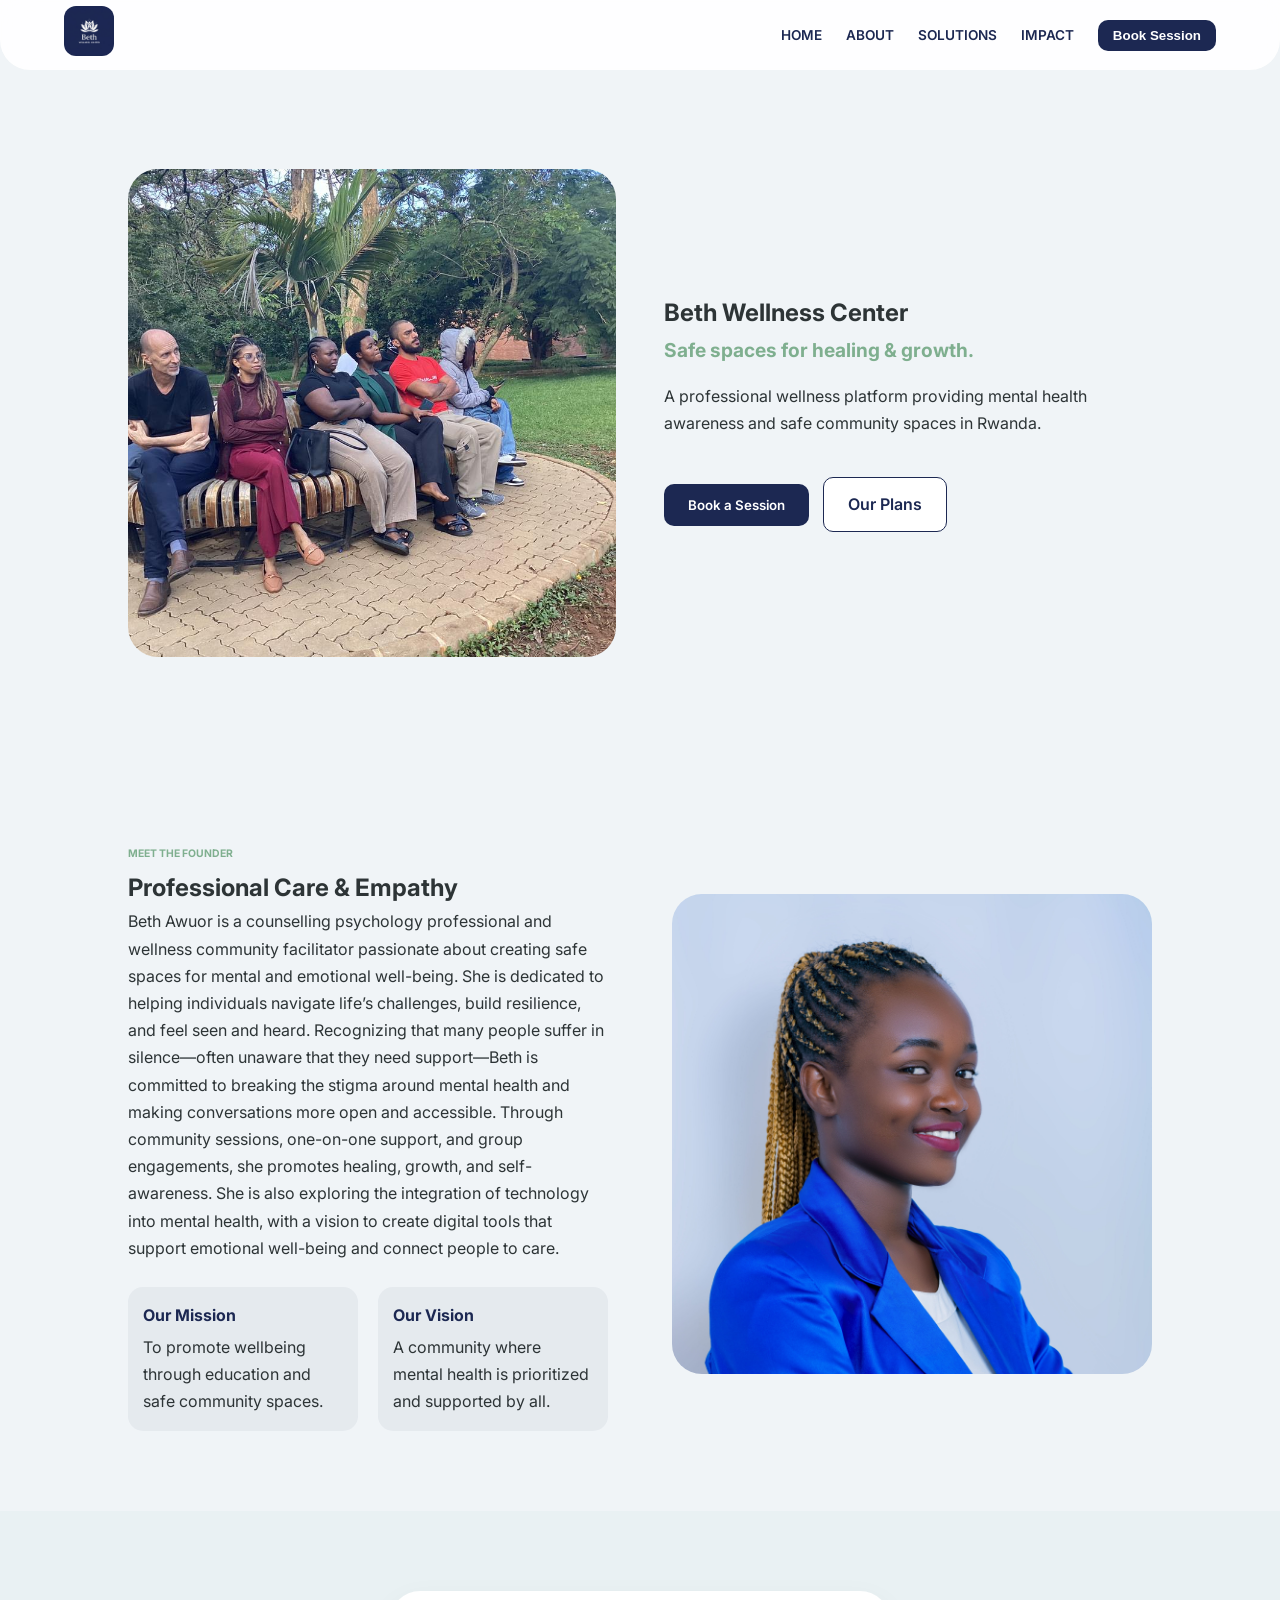
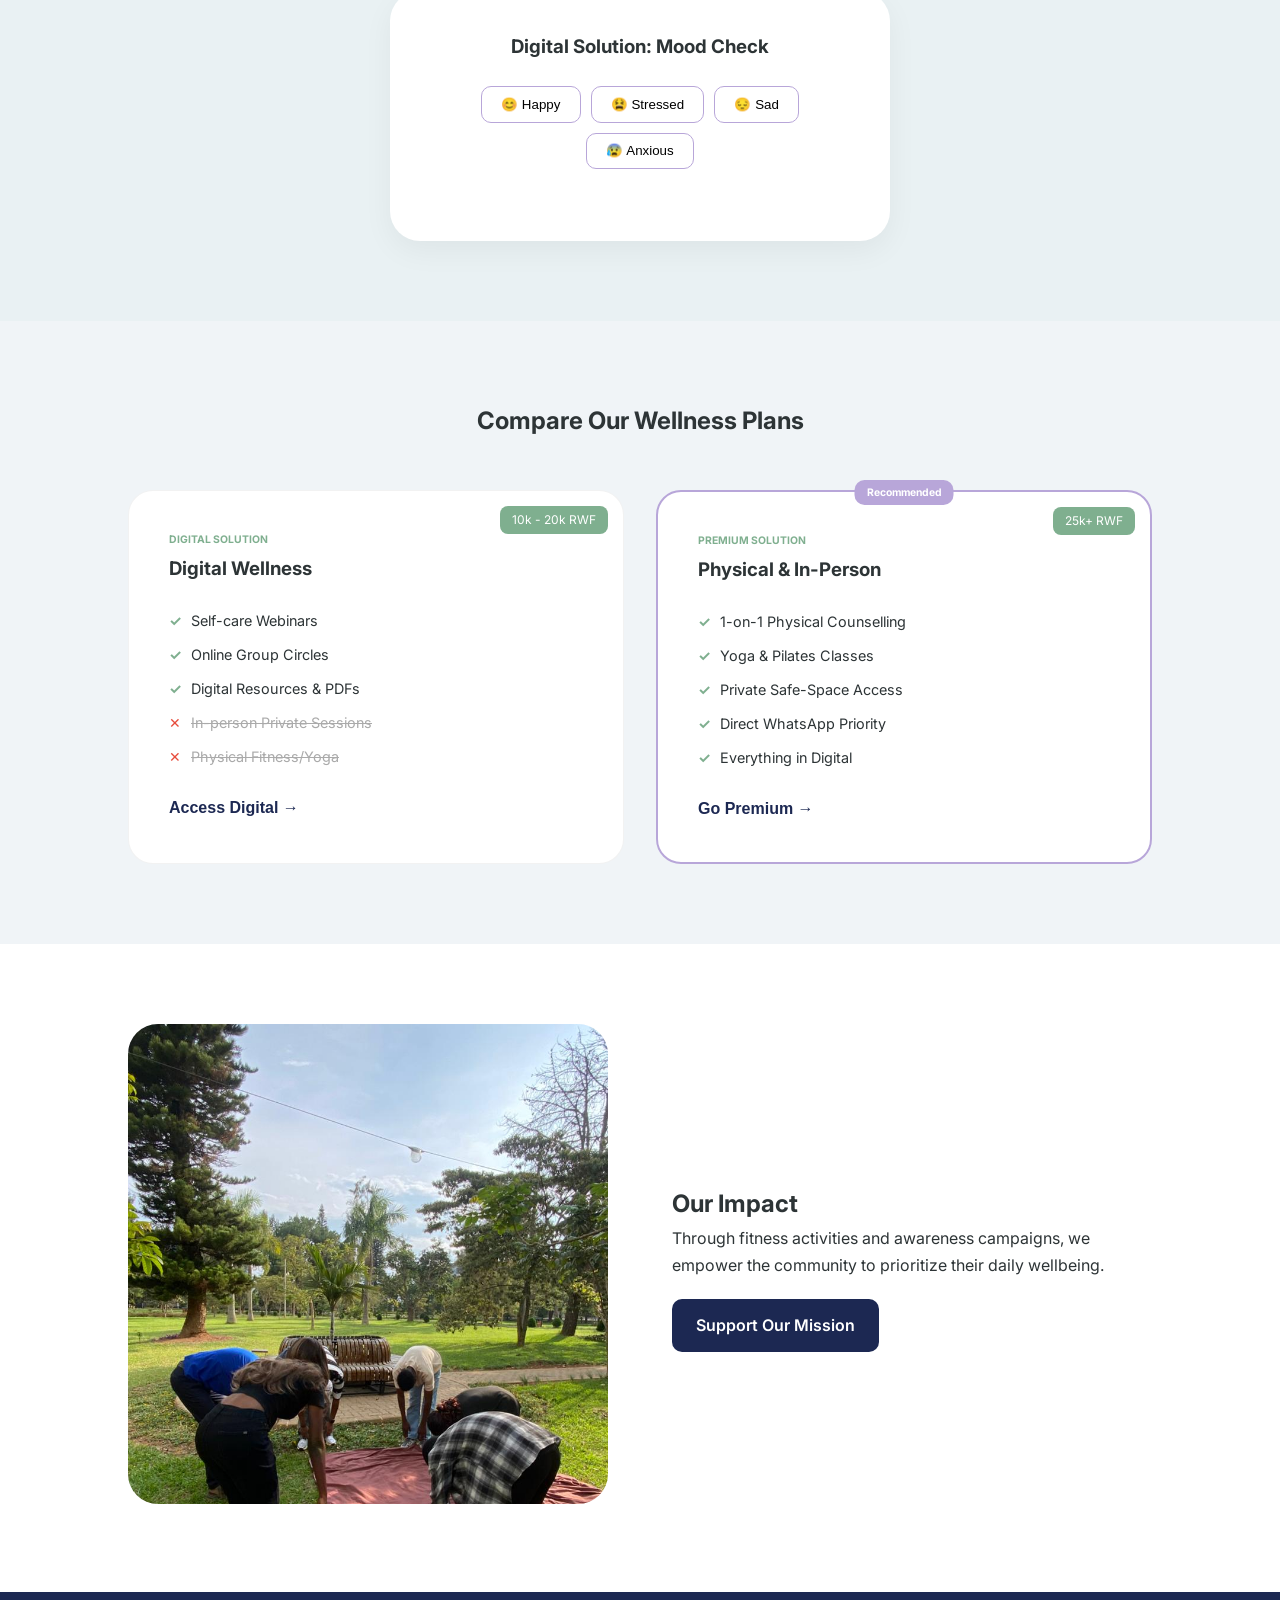
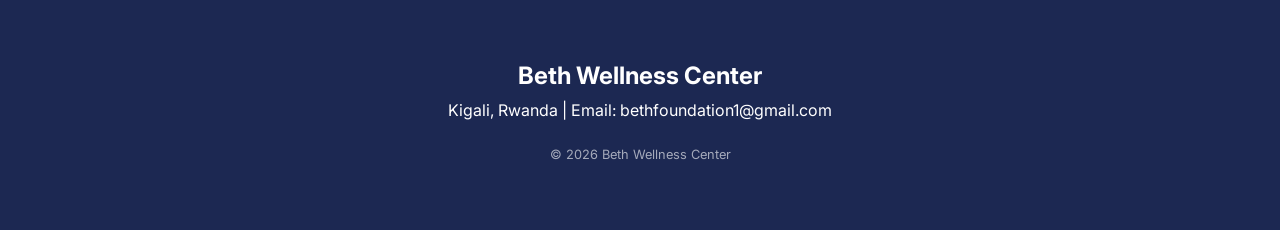
==== index.html @ 681a0cfa "4" ====
<!DOCTYPE html>
<html lang="en">
<head>
    <meta charset="UTF-8" />
    <meta name="viewport" content="width=device-width, initial-scale=1.0" />
    <title>Beth Wellness Center | Digital & Physical Wellness</title>
    <link rel="preconnect" href="https://fonts.googleapis.com">
    <link rel="preconnect" href="https://fonts.gstatic.com" crossorigin>
    <link href="https://fonts.googleapis.com/css2?family=Inter:wght@400;500;700&family=Quicksand:wght@500;700&display=swap" rel="stylesheet">
    <link rel="stylesheet" href="styles.css" />
</head>
<body>

<header>
    <nav class="navbar">
        <a href="#" class="logo"><img src="media/logo.png" alt="Logo" /></a>
        <div id="menu-toggle" class="menu-icon"><span></span><span></span><span></span></div>
        <ul class="nav-links" id="navLinks">
            <li><a href="#home">Home</a></li>
            <li><a href="#about">About</a></li>
            <li><a href="#services">Solutions</a></li>
            <li><a href="#impact">Impact</a></li>
            <li><button onclick="openBooking()" class="btn-nav">Book Session</button></li>
        </ul>
    </nav>
</header>

<section id="home" class="hero">
    <img src="media/hero-image.jpeg" class="hero-bg" alt="Wellness" />
    <div class="hero-content">
        <h1>Beth Wellness Center</h1>
        <p class="tagline">Safe spaces for healing & growth.</p>
        <p>A professional wellness platform providing mental health awareness and safe community spaces in Rwanda.</p>
        <div class="hero-buttons">
            <button onclick="openBooking()" class="btn btn-primary">Book a Session</button>
            <a href="#services" class="btn btn-secondary">Our Plans</a>
        </div>
    </div>
</section>

<section id="about">
    <div class="side-by-side-container">
        <div class="text-content">
            <span class="plan-label">Meet the Founder</span>
            <h2>Professional Care & Empathy</h2>
            <p>
                Beth Awuor is a counselling psychology professional and wellness community facilitator passionate about creating safe spaces for mental and emotional well-being. She is dedicated to helping individuals navigate life’s challenges, build resilience, and feel seen and heard.
                Recognizing that many people suffer in silence—often unaware that they need support—Beth is committed to breaking the stigma around mental health and making conversations more open and accessible. Through community sessions, one-on-one support, and group engagements, she promotes healing, growth, and self-awareness.
                She is also exploring the integration of technology into mental health, with a vision to create digital tools that support emotional well-being and connect people to care.
            </p>
            
            <div class="approach-grid">
                <div class="mv-box">
                    <h4>Our Mission</h4>
                    <p>To promote wellbeing through education and safe community spaces.</p>
                </div>
                <div class="mv-box">
                    <h4>Our Vision</h4>
                    <p>A community where mental health is prioritized and supported by all.</p>
                </div>
            </div>
        </div>
        <div class="image-content">
            <img src="media/the_founder.jpeg" alt="Founder" class="standard-img">
        </div>
    </div>
</section>

<section id="mood-check" class="mood-section">
    <div class="mood-card">
        <h3>Digital Solution: Mood Check</h3>
        <div class="mood-options">
            <button onclick="checkMood('happy')">😊 Happy</button>
            <button onclick="checkMood('stressed')">😫 Stressed</button>
            <button onclick="checkMood('sad')">😔 Sad</button>
            <button onclick="checkMood('anxious')">😰 Anxious</button>
        </div>
        <div id="mood-response" class="mood-response"></div>
    </div>
</section>

<section id="services">
    <h2 style="text-align:center; margin-bottom: 3rem;">Compare Our Wellness Plans</h2>
    <div class="services-grid">
        <div class="service-card digital">
            <span class="plan-label">Digital Solution</span>
            <span class="price-tag">10k - 20k RWF</span>
            <h3>Digital Wellness</h3>
            <ul class="feature-list">
                <li class="tick">Self-care Webinars</li>
                <li class="tick">Online Group Circles</li>
                <li class="tick">Digital Resources & PDFs</li>
                <li class="wrong">In-person Private Sessions</li>
                <li class="wrong">Physical Fitness/Yoga</li>
            </ul>
            <button onclick="openBooking()" class="service-link">Access Digital →</button>
        </div>
        <div class="service-card premium">
            <div class="popular-badge">Recommended</div>
            <span class="plan-label">Premium Solution</span>
            <span class="price-tag">25k+ RWF</span>
            <h3>Physical & In-Person</h3>
            <ul class="feature-list">
                <li class="tick">1-on-1 Physical Counselling</li>
                <li class="tick">Yoga & Pilates Classes</li>
                <li class="tick">Private Safe-Space Access</li>
                <li class="tick">Direct WhatsApp Priority</li>
                <li class="tick">Everything in Digital</li>
            </ul>
            <button onclick="openBooking()" class="service-link">Go Premium →</button>
        </div>
    </div>
</section>

<section id="impact" style="background: #fff;">
    <div class="side-by-side-container reverse">
        <div class="text-content">
            <h2>Our Impact</h2>
            <p>Through fitness activities and awareness campaigns, we empower the community to prioritize their daily wellbeing.</p>
            <a href="https://wa.me/250792957501" class="btn btn-primary" style="margin-top:20px;">Support Our Mission</a>
        </div>
        <div class="image-content">
            <img src="media/fitness.jpeg" alt="Wellness Session" class="standard-img">
        </div>
    </div>
</section>

<div id="bookingModal" class="modal">
    <div class="modal-content">
        <span class="close" onclick="closeBooking()">&times;</span>
        <h2>Reserve Your Session</h2>
        <form id="bookingForm" class="booking-form" action="https://formspree.io/f/{xgoprbdl}" method="post">
            <label>Full Name</label>
            <input type="text" name="Name" placeholder="Your Name" required>
            
            <label>Session Setting</label>
            <select name="Type" id="locationType" onchange="updateServiceOptions()" required>
                <option value="" disabled selected>Select Setting</option>
                <option value="Digital">Digital (Online)</option>
                <option value="Physical">Physical (In-Person)</option>
            </select>

            <label>Select Service</label>
            <select name="Service" id="servType" required>
                <option value="" disabled selected>Select a setting first</option>
            </select>

            <div class="form-row">
                <div class="form-group"><label>Day</label><input type="date" name="Date" required></div>
                <div class="form-group"><label>Time</label><input type="time" name="Time" required></div>
            </div>
            <button type="submit" class="btn btn-primary" style="width:100%; margin-top:10px;">Book & Notify Beth</button>
        </form>
    </div>
</div>

<footer id="contact">
    <div class="container">
        <h2>Beth Wellness Center</h2>
        <p>Kigali, Rwanda | Email: bethfoundation1@gmail.com</p>
        <p style="margin-top:20px; opacity:0.6; font-size:0.8rem;">© 2026 Beth Wellness Center</p>
    </div>
</footer>

<script src="script.js"></script>
</body>
</html>
---- styles.css ----
*{margin:0;padding:0;box-sizing:border-box}html{scroll-behavior:smooth}
body{font-family:'Inter',sans-serif;background:#F0F4F7;color:#2D3436;line-height:1.7;overflow-x:hidden}
:root{--primary:#1C2852;--accent:#7FAF8F;--white:#fff;--premium:#B8A6D9;--wrong:#e74c3c;--transition:all .4s ease}

header .navbar{display:flex;justify-content:space-between;align-items:center;padding:.5rem 5%;background:rgba(255,255,255,.9);backdrop-filter:blur(15px);position:fixed;width:100%;z-index:1000;border-radius:0 0 30px 30px;height:70px}
.logo img{height:50px;border-radius:12px;object-fit:cover}

.menu-icon{display:none;flex-direction:column;gap:5px;cursor:pointer}
.menu-icon span{width:25px;height:3px;background:var(--primary);border-radius:2px}

.nav-links{display:flex;gap:1.5rem;list-style:none;align-items:center}
.nav-links a{text-decoration:none;color:var(--primary);font-weight:600;font-size:.85rem;text-transform:uppercase}
.btn-nav{background:var(--primary);color:#fff;padding:8px 15px;border-radius:10px;font-weight:600;border:none;cursor:pointer}

.hero{padding:140px 10% 80px;display:grid;grid-template-columns:1fr 1fr;align-items:center;gap:3rem;min-height:85vh}
.hero-bg,.standard-img{width:100%;aspect-ratio:1/1;object-fit:cover;border-radius:30px} .standard-img{object-position: 50% 0;};
.hero-content h1{font-family:'Quicksand',sans-serif;font-size:clamp(2rem,5vw,3.5rem);color:var(--primary);margin-bottom:1rem}
.tagline{font-size:1.2rem;color:var(--accent);font-weight:700;margin-bottom:1rem}
.hero-buttons{margin-top:2.5rem}

.btn{padding:.8rem 1.5rem;border-radius:10px;text-decoration:none;font-weight:600;display:inline-block;cursor:pointer;border:none;font-family:inherit}
.btn-primary{background:var(--primary);color:#fff;margin-right:10px}
.btn-secondary{background:var(--white);color:var(--primary);border:1px solid var(--primary)}

.side-by-side-container{display:flex;align-items:center;gap:4rem;flex-wrap:wrap;padding:80px 10%}
.side-by-side-container.reverse{flex-direction:row-reverse}
.text-content,.image-content{flex:1;min-width:320px}

.mood-section{background:#e9f1f3;display:flex;justify-content:center;padding:80px 10%}
.mood-card{background:var(--white);padding:2.5rem;border-radius:30px;text-align:center;box-shadow:0 10px 30px rgba(0,0,0,.05);max-width:500px}
.mood-options{display:flex;gap:10px;justify-content:center;margin-top:1.5rem;flex-wrap:wrap}
.mood-options button{padding:.6rem 1.2rem;border:1px solid var(--premium);background:0 0;border-radius:10px;cursor:pointer}
.mood-response{margin-top:2rem;font-weight:500;color:var(--primary)}

#services{padding:80px 10%}
.services-grid{display:grid;grid-template-columns:repeat(auto-fit,minmax(280px,1fr));gap:2rem}
.service-card{background:var(--white);padding:2.5rem;border-radius:25px;position:relative;border:1px solid rgba(0,0,0,0.05)}
.service-card.premium{border:2px solid var(--premium)}
.popular-badge{position:absolute;top:-12px;left:50%;transform:translateX(-50%);background:var(--premium);color:#fff;padding:4px 12px;border-radius:10px;font-size:.65rem;font-weight:700}
.plan-label{font-size:.65rem;font-weight:700;color:var(--accent);display:block;text-transform:uppercase;margin-bottom:5px}
.price-tag{background:var(--accent);color:#fff;padding:4px 12px;border-radius:8px;font-size:.75rem;position:absolute;top:15px;right:15px}

.feature-list{list-style:none;margin:1.5rem 0;text-align:left}
.feature-list li{margin-bottom:.6rem;padding-left:22px;position:relative;font-size:.9rem}
.feature-list li.tick::before{content:'✓';position:absolute;left:0;color:var(--accent);font-weight:700}
.feature-list li.wrong::before{content:'✕';position:absolute;left:0;color:var(--wrong)}
.feature-list li.wrong{color:#aaa;text-decoration:line-through}
.service-link{background:none;border:none;cursor:pointer;font-weight:700;color:var(--primary);font-size:1rem}

.approach-grid{display:grid;grid-template-columns:1fr 1fr;gap:20px;margin-top:25px}
.mv-box{background:rgba(28,40,82,0.05);padding:15px;border-radius:15px}
.mv-box h4{color:var(--primary);margin-bottom:5px}

.modal{display:none;position:fixed;z-index:3000;left:0;top:0;width:100%;height:100%;background:rgba(0,0,0,0.5);backdrop-filter:blur(5px)}
.modal-content{background:#fff;margin:5% auto;padding:30px;border-radius:25px;width:90%;max-width:450px;position:relative}
.close{position:absolute;right:20px;top:15px;font-size:28px;cursor:pointer}
.booking-form{display:flex;flex-direction:column;gap:15px;margin-top:15px;text-align:left}
.booking-form input,.booking-form select{padding:12px;border-radius:10px;border:1px solid #ddd;font-family:inherit}
.form-row{display:flex;gap:10px}
.form-group{flex:1}

footer{background:var(--primary);padding:4rem 10%;text-align:center;color:#fff}

@media (max-width:768px){
    .hero,.side-by-side-container{grid-template-columns:1fr;text-align:center;padding:60px 5%}
    .image-content{order:-1}
    .menu-icon{display:flex}
    .nav-links{display:none;position:absolute;top:70px;left:0;width:100%;background:#fff;flex-direction:column;padding:2rem}
    .nav-links.active{display:flex}
    .approach-grid{grid-template-columns:1fr}
}
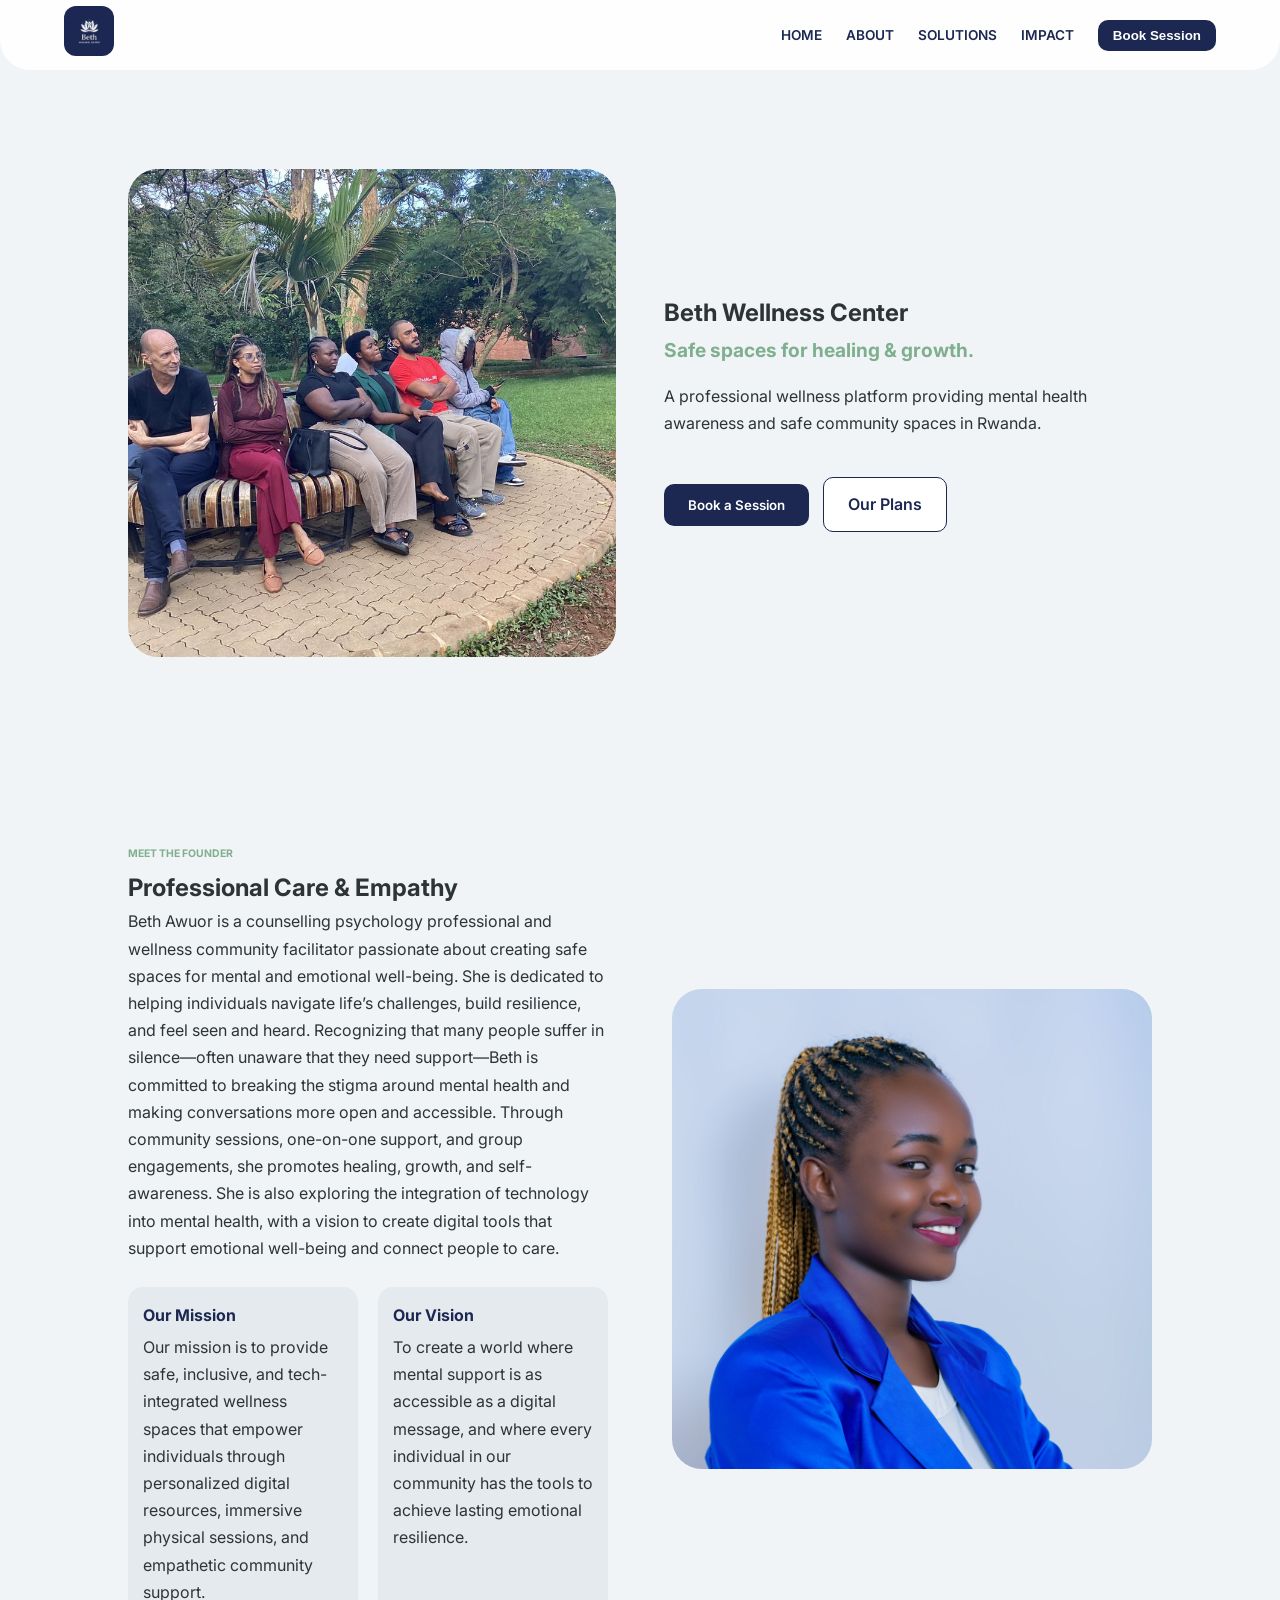
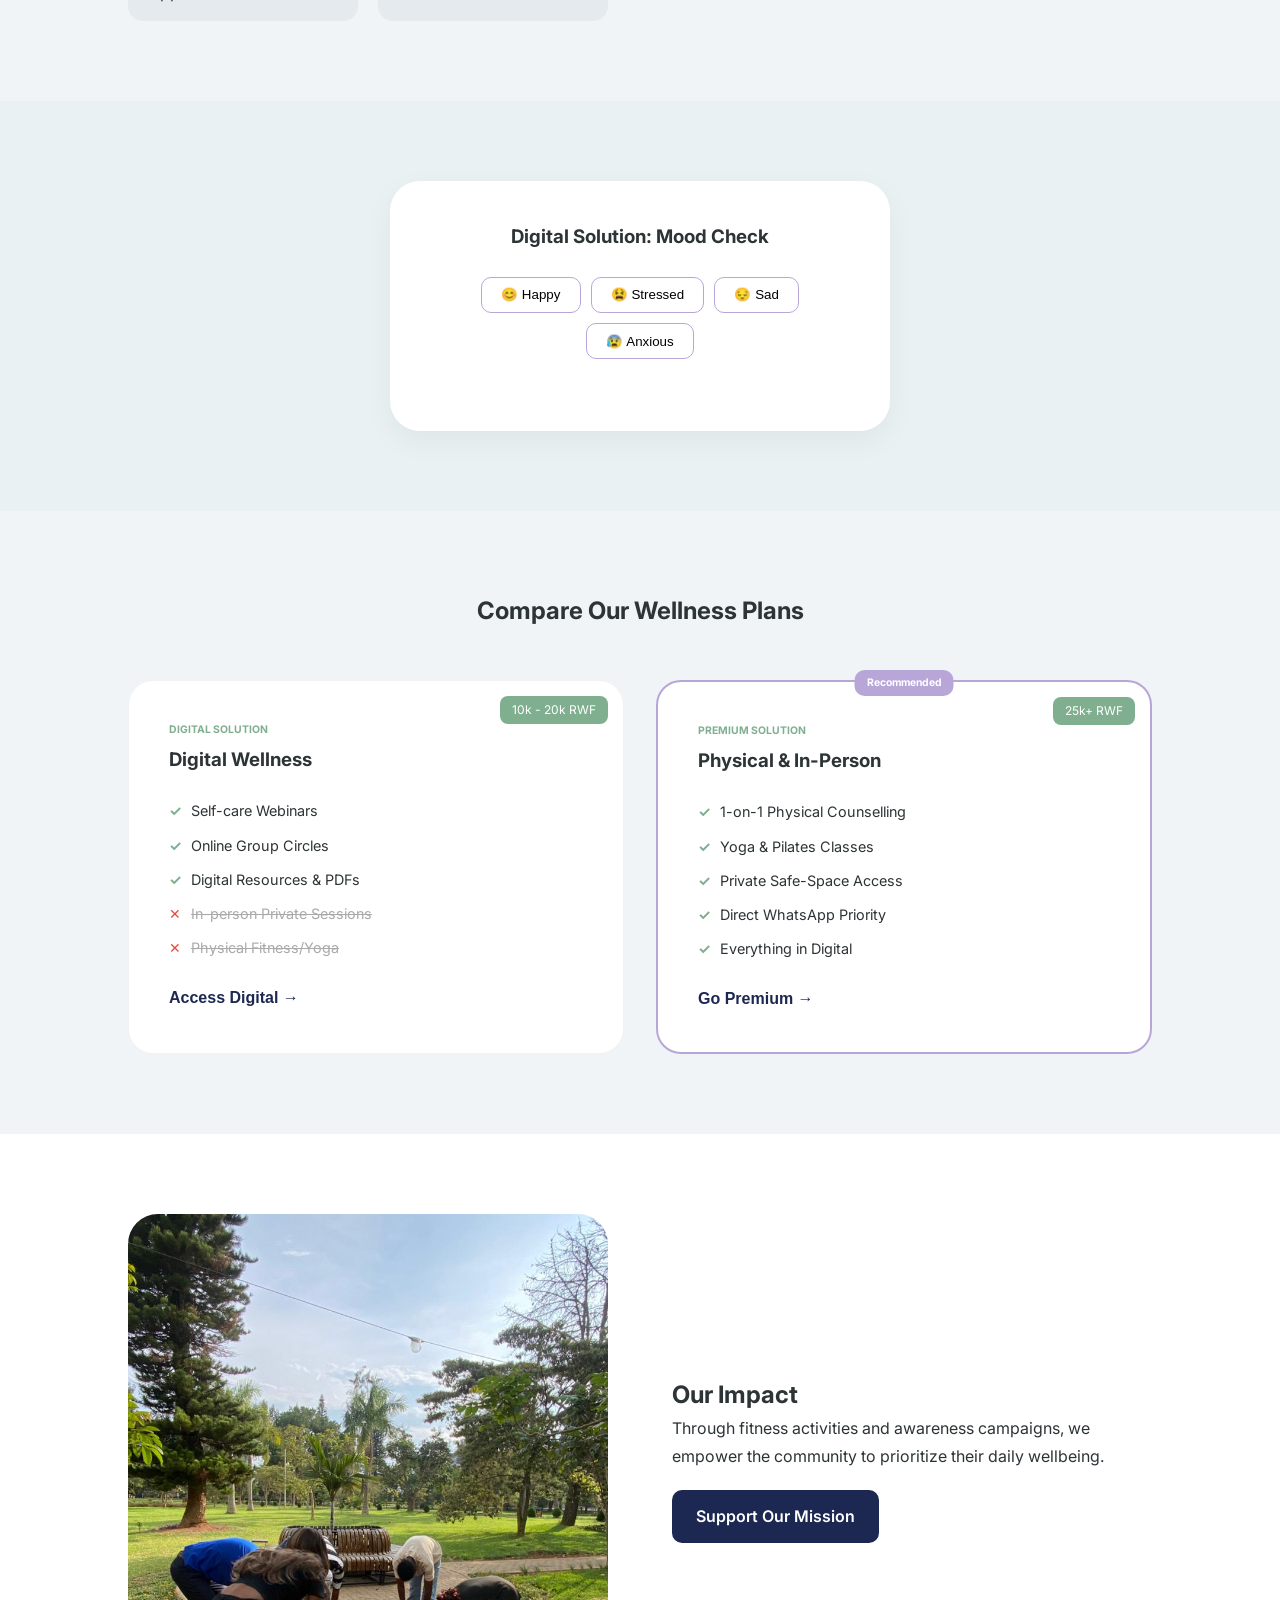
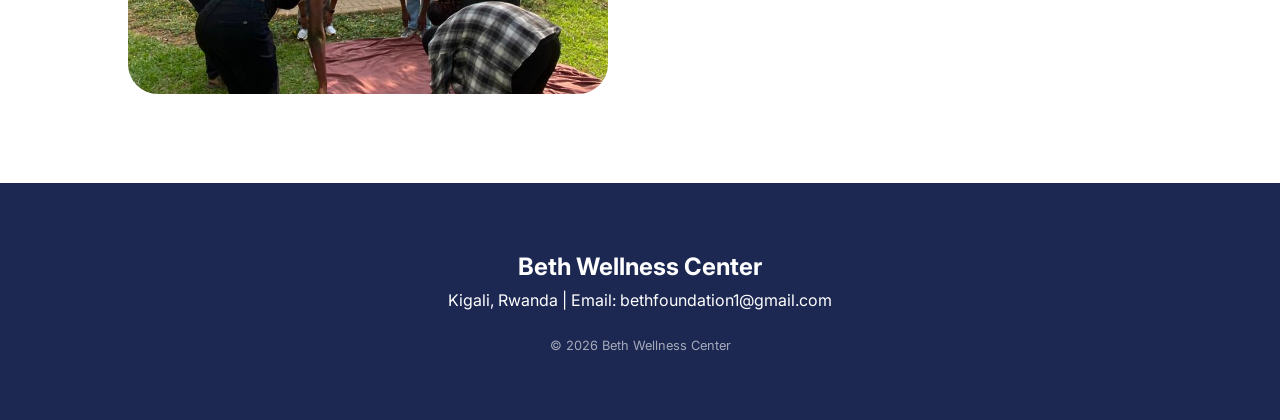
==== commit 99688dee: "7" ====
--- a/index.html
+++ b/index.html
@@ -52,11 +52,15 @@
             <div class="approach-grid">
                 <div class="mv-box">
                     <h4>Our Mission</h4>
-                    <p>To promote wellbeing through education and safe community spaces.</p>
+                    <p>
+                        Our mission is to provide safe, inclusive, and tech-integrated wellness spaces that empower individuals through personalized digital resources, immersive physical sessions, and empathetic community support.
+                    </p>
                 </div>
                 <div class="mv-box">
                     <h4>Our Vision</h4>
-                    <p>A community where mental health is prioritized and supported by all.</p>
+                    <p>
+                        To create a world where mental support is as accessible as a digital message, and where every individual in our community has the tools to achieve lasting emotional resilience.
+                    </p>
                 </div>
             </div>
         </div>
@@ -129,7 +133,7 @@
     <div class="modal-content">
         <span class="close" onclick="closeBooking()">&times;</span>
         <h2>Reserve Your Session</h2>
-        <form id="bookingForm" class="booking-form" action="https://formspree.io/f/{xgoprbdl}" method="post">
+        <form id="bookingForm" class="booking-form" action="https://formspree.io/f/xgoprbdl" method="post">
             <label>Full Name</label>
             <input type="text" name="Name" placeholder="Your Name" required>
             
@@ -163,5 +167,6 @@
 </footer>
 
 <script src="script.js"></script>
+<script src="//code.tidio.co/zudrlunr48quyktf2ktafk9gp33xfilr.js" async></script>
 </body>
 </html>
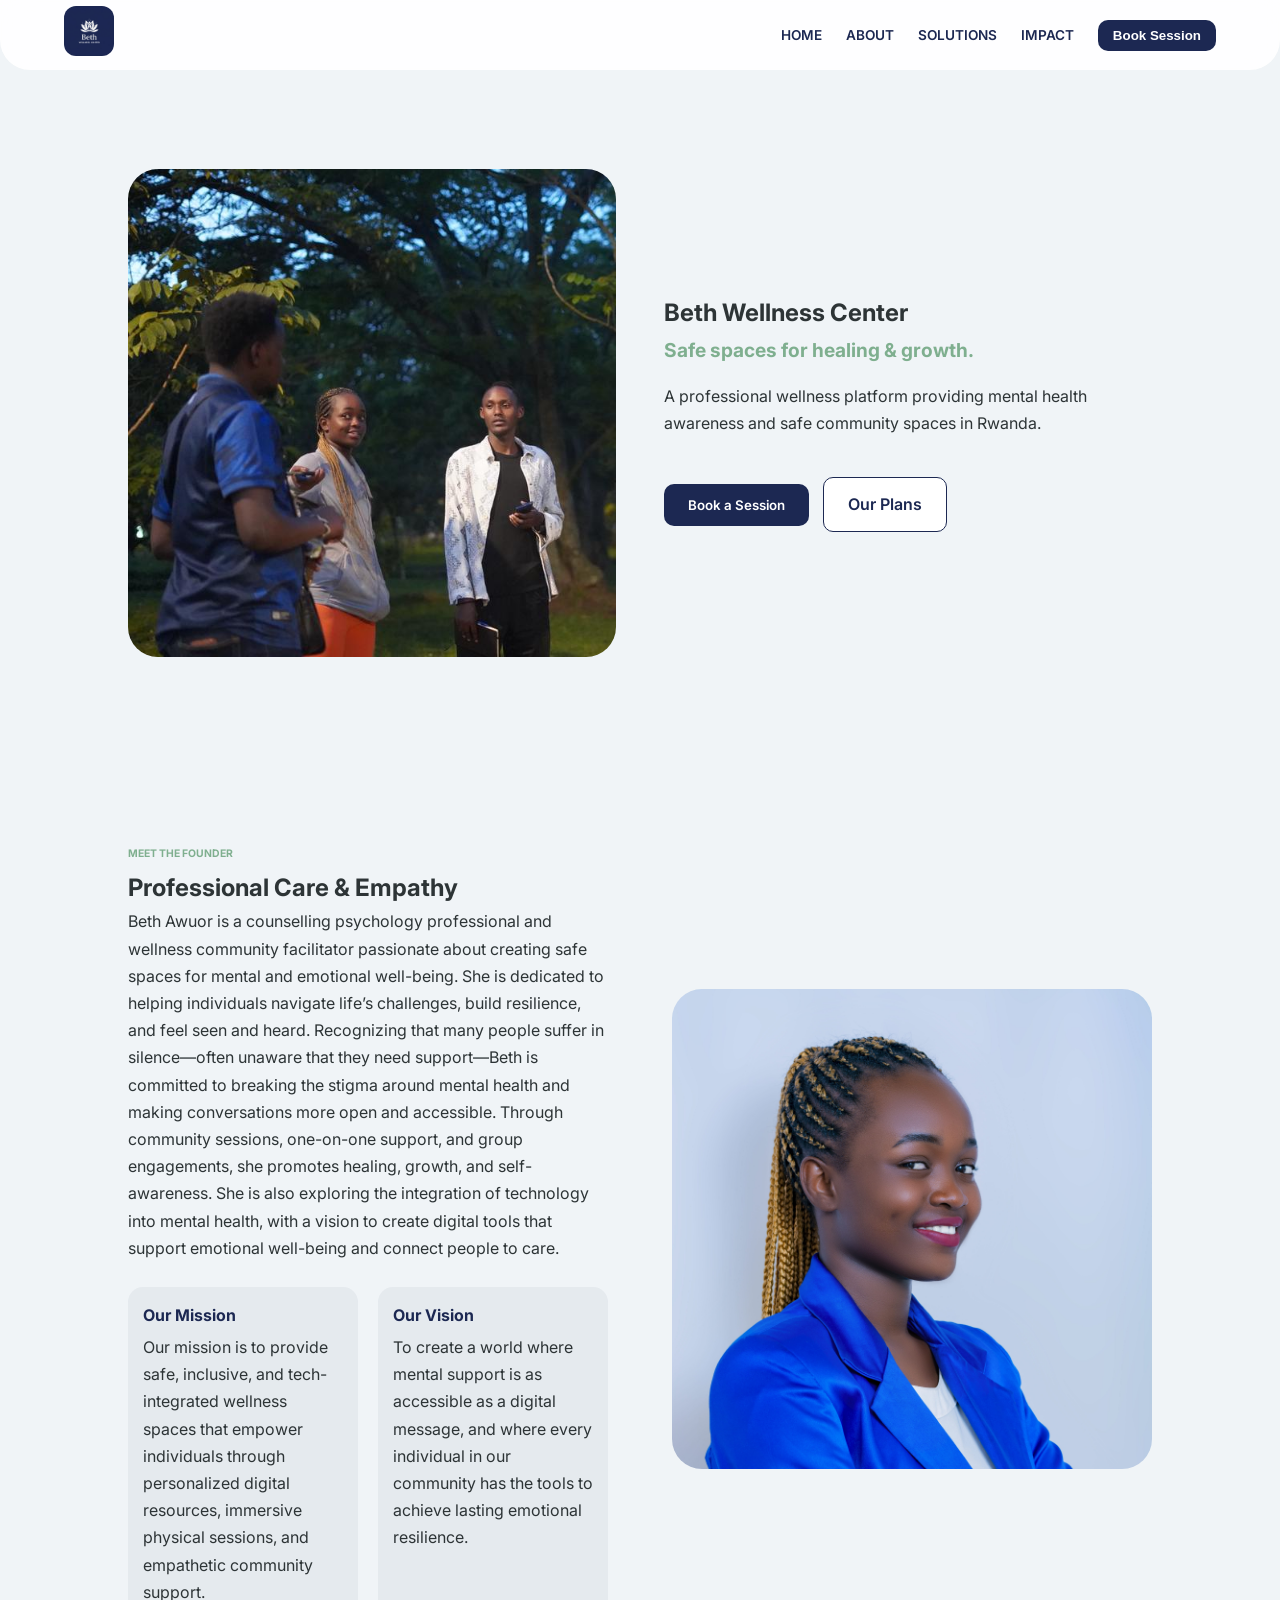
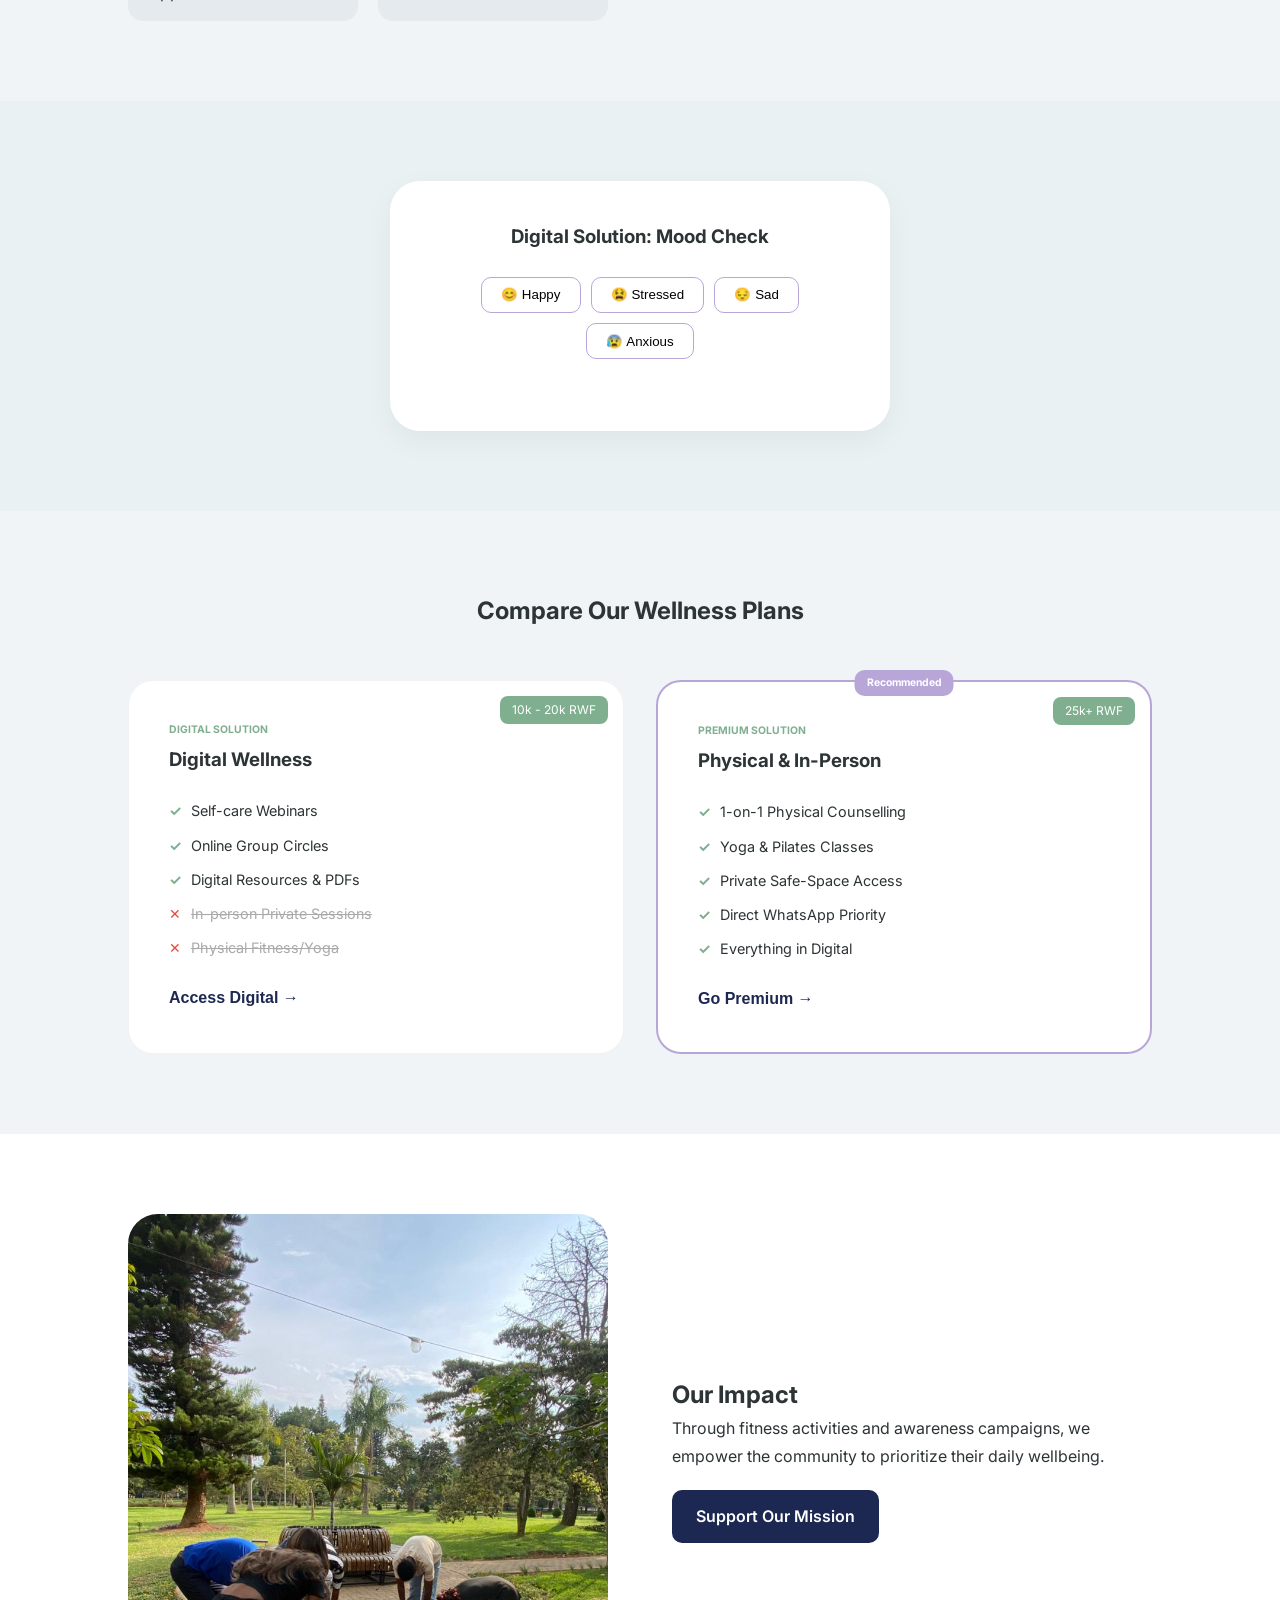
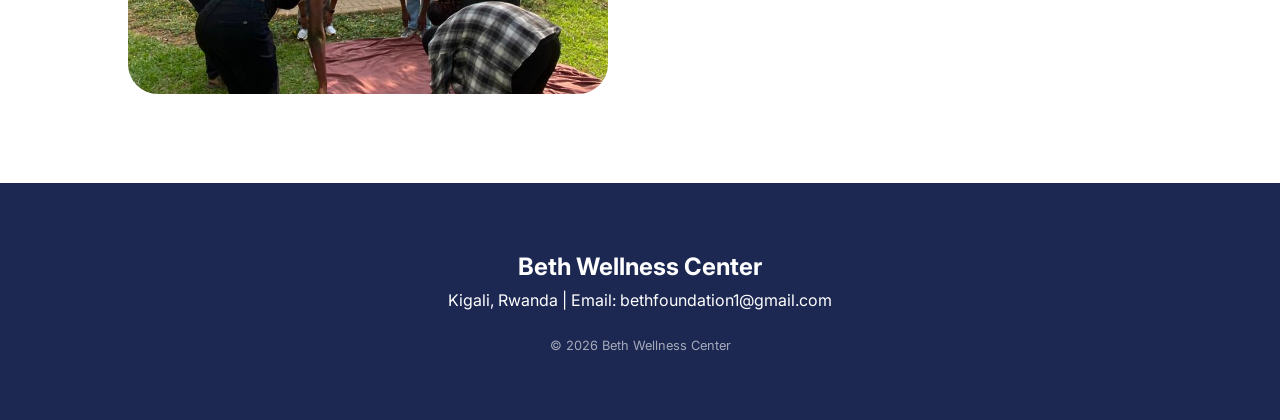
==== commit 1344eab7: "8" ====
--- a/index.html
+++ b/index.html
@@ -26,7 +26,7 @@
 </header>
 
 <section id="home" class="hero">
-    <img src="media/hero-image.jpeg" class="hero-bg" alt="Wellness" />
+    <img src="media/hero.jpg" class="hero-bg" alt="Wellness" />
     <div class="hero-content">
         <h1>Beth Wellness Center</h1>
         <p class="tagline">Safe spaces for healing & growth.</p>
--- a/styles.css
+++ b/styles.css
@@ -13,7 +13,7 @@
 .btn-nav{background:var(--primary);color:#fff;padding:8px 15px;border-radius:10px;font-weight:600;border:none;cursor:pointer}
 
 .hero{padding:140px 10% 80px;display:grid;grid-template-columns:1fr 1fr;align-items:center;gap:3rem;min-height:85vh}
-.hero-bg,.standard-img{width:100%;aspect-ratio:1/1;object-fit:cover;border-radius:30px} .standard-img{object-position: 50% 0;};
+.hero-bg,.standard-img{width:100%;aspect-ratio:1/1;object-fit:cover;border-radius:30px; object-position: 0 50%;} .standard-img{object-position: 50% 0;};
 .hero-content h1{font-family:'Quicksand',sans-serif;font-size:clamp(2rem,5vw,3.5rem);color:var(--primary);margin-bottom:1rem}
 .tagline{font-size:1.2rem;color:var(--accent);font-weight:700;margin-bottom:1rem}
 .hero-buttons{margin-top:2.5rem}
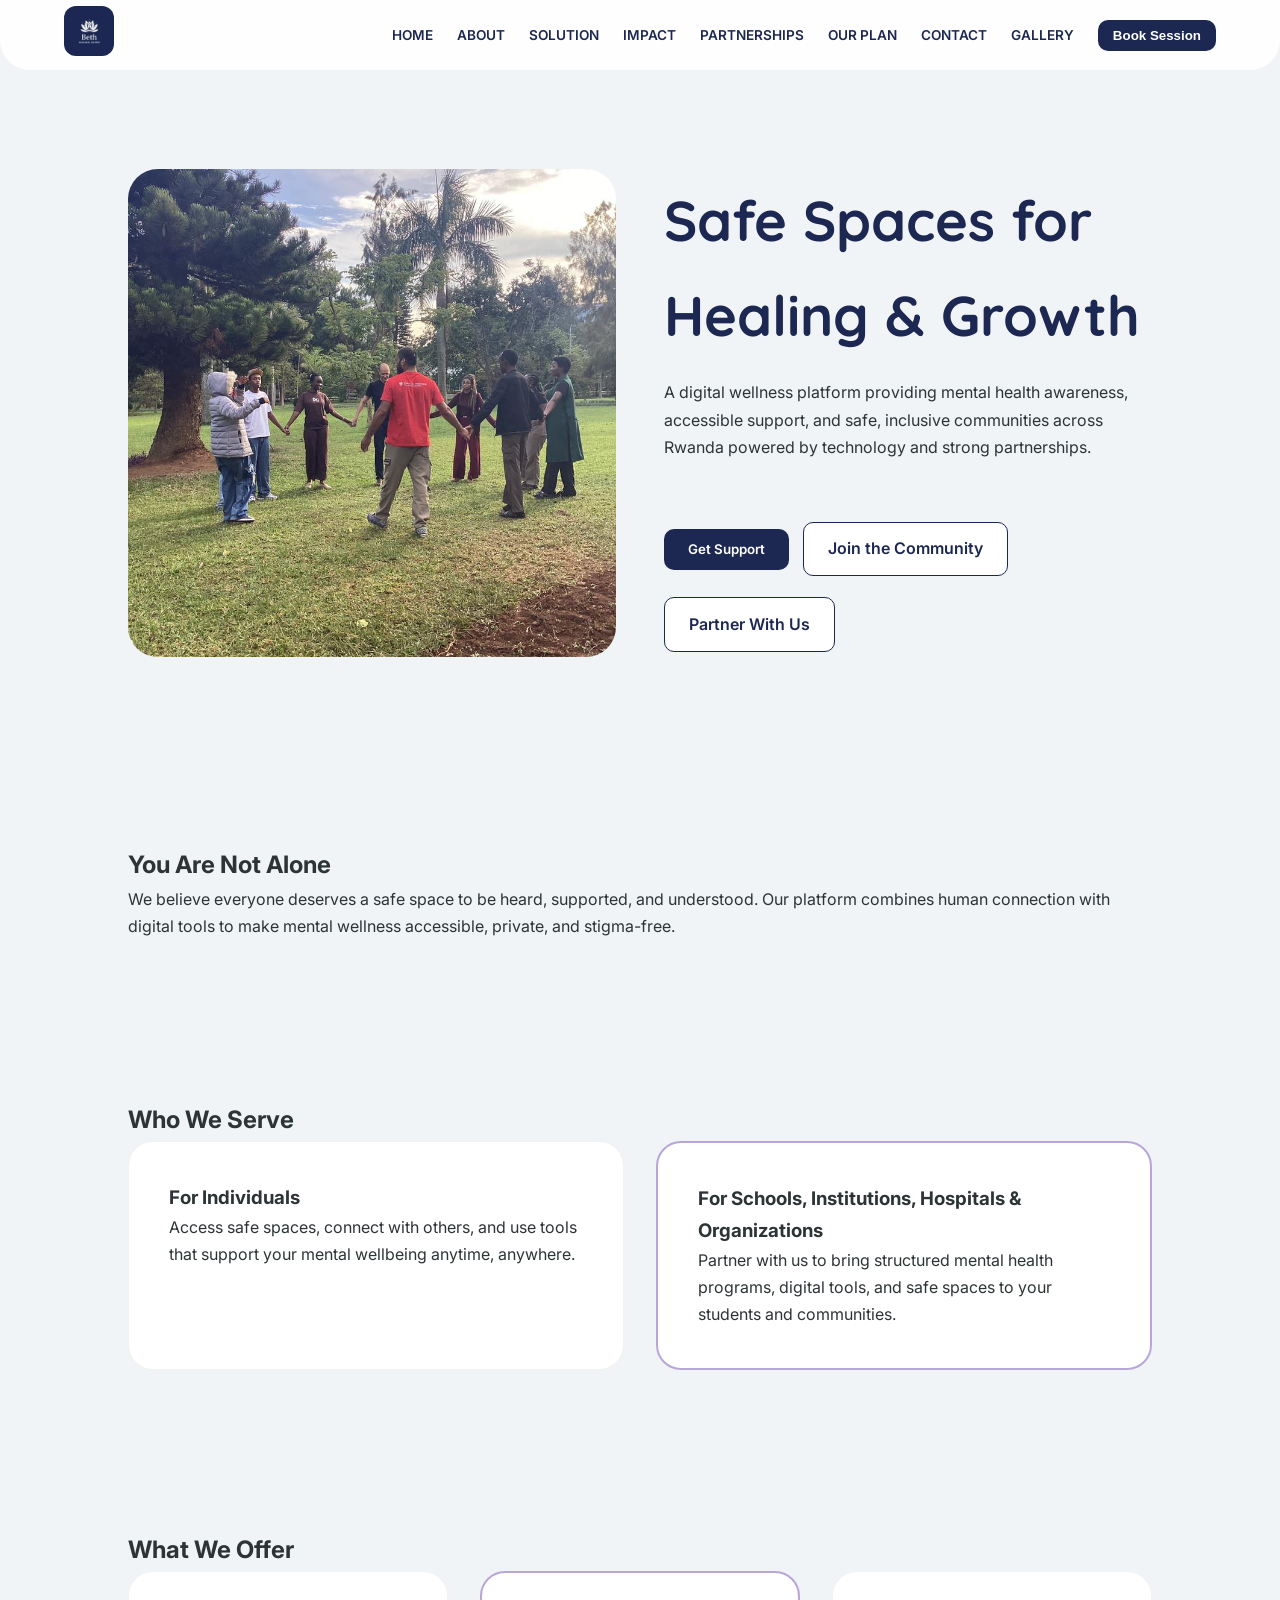
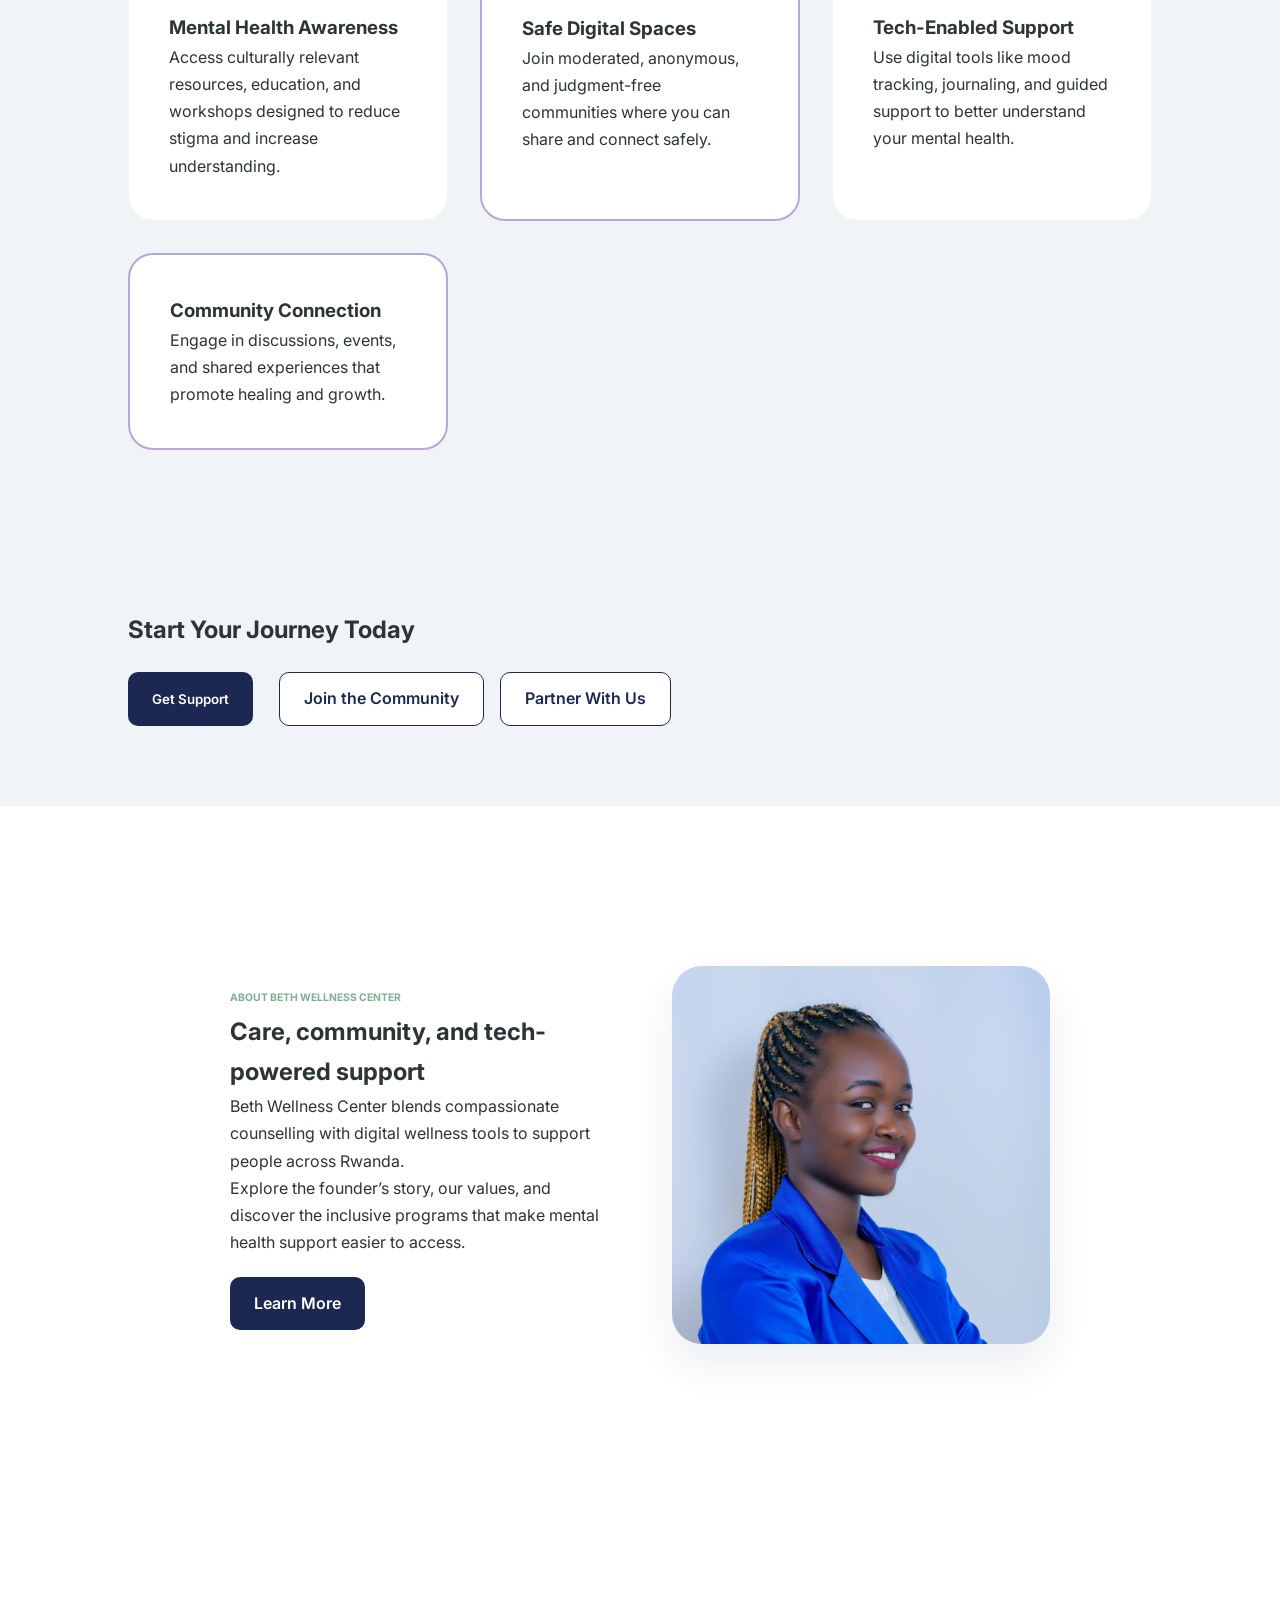
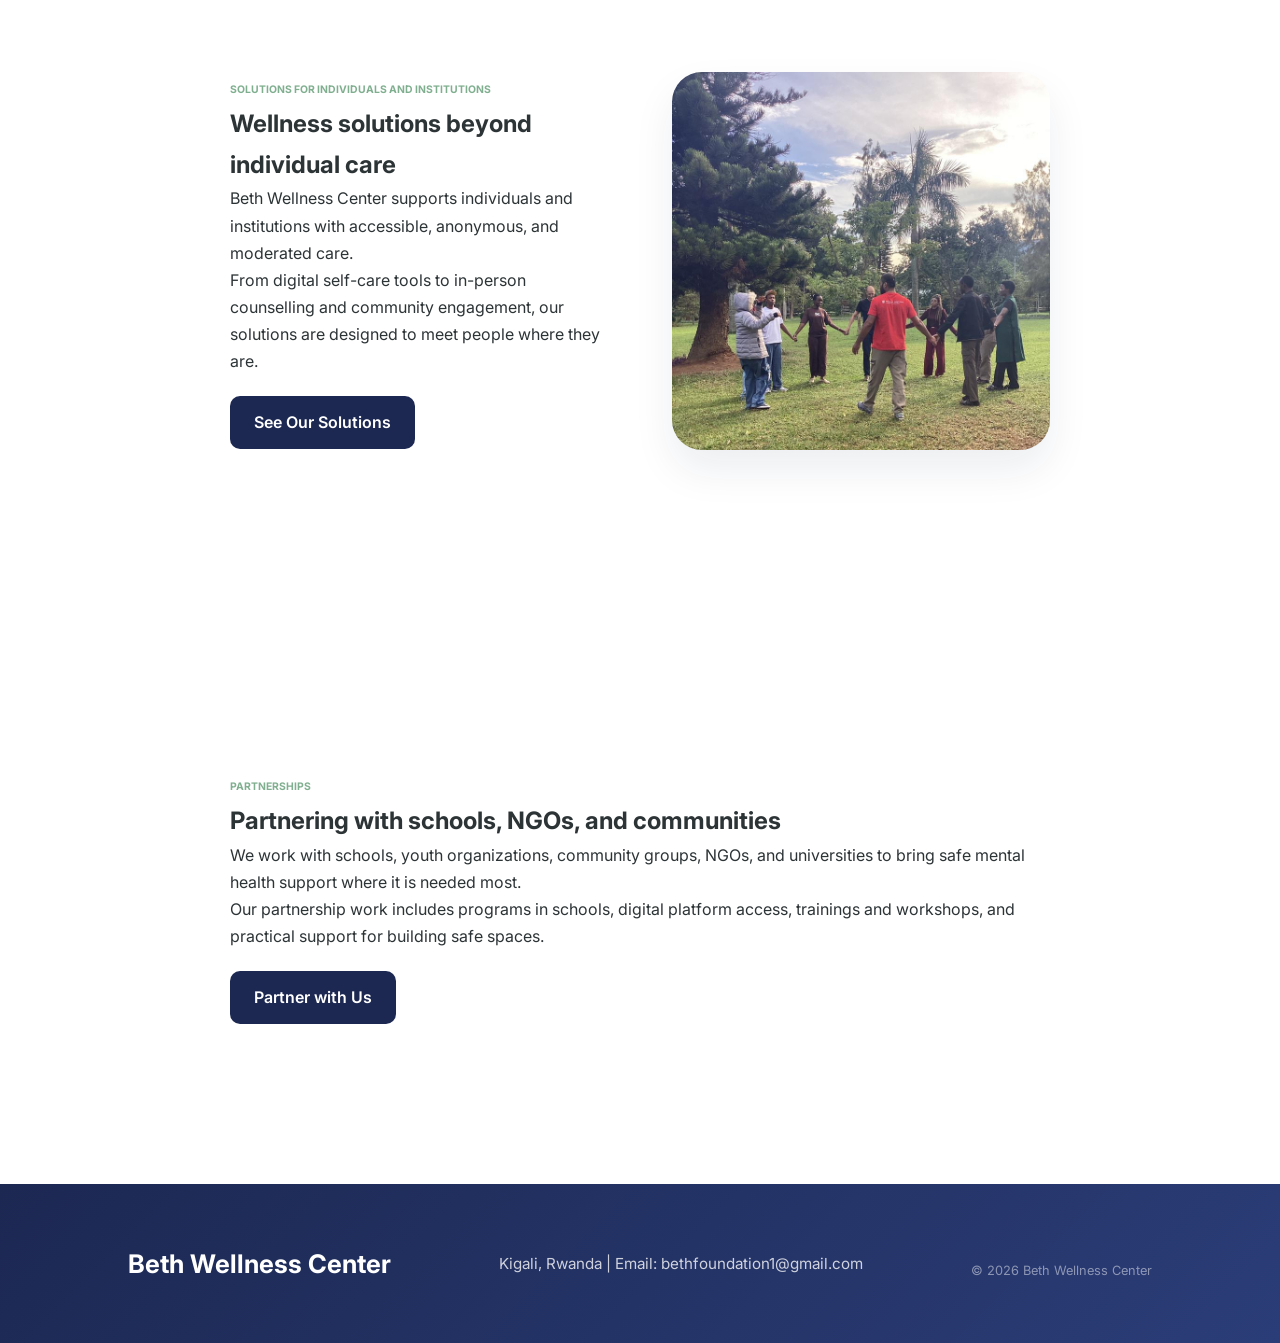
==== commit 147a128e: "Update website content and booking flow; add about page layout improvements" ====
--- a/index.html
+++ b/index.html
@@ -16,118 +16,135 @@
         <a href="#" class="logo"><img src="media/logo.png" alt="Logo" /></a>
         <div id="menu-toggle" class="menu-icon"><span></span><span></span><span></span></div>
         <ul class="nav-links" id="navLinks">
-            <li><a href="#home">Home</a></li>
-            <li><a href="#about">About</a></li>
-            <li><a href="#services">Solutions</a></li>
-            <li><a href="#impact">Impact</a></li>
+            <li><a href="index.html">Home</a></li>
+            <li><a href="about.html">About</a></li>
+            <li><a href="solutions.html">Solution</a></li>
+            <li><a href="impact.html">Impact</a></li>
+            <li><a href="partnerships.html">Partnerships</a></li>
+            <li><a href="pricing.html">Our Plan</a></li>
+            <li><a href="contact.html">Contact</a></li>
+            <li><a href="gallery.html">Gallery</a></li>
             <li><button onclick="openBooking()" class="btn-nav">Book Session</button></li>
         </ul>
     </nav>
 </header>
 
 <section id="home" class="hero">
-    <img src="media/hero.jpg" class="hero-bg" alt="Wellness" />
+    <img src="media/community-gathering.jpeg" class="hero-bg" alt="Safe mental health community" />
     <div class="hero-content">
-        <h1>Beth Wellness Center</h1>
-        <p class="tagline">Safe spaces for healing & growth.</p>
-        <p>A professional wellness platform providing mental health awareness and safe community spaces in Rwanda.</p>
+        <h1>Safe Spaces for Healing & Growth</h1>
+        <p>A digital wellness platform providing mental health awareness, accessible support, and safe, inclusive communities across Rwanda powered by technology and strong partnerships.</p>
         <div class="hero-buttons">
-            <button onclick="openBooking()" class="btn btn-primary">Book a Session</button>
-            <a href="#services" class="btn btn-secondary">Our Plans</a>
-        </div>
-    </div>
-</section>
-
-<section id="about">
+            <button onclick="openBooking()" class="btn btn-primary">Get Support</button>
+            <a href="contact.html" class="btn btn-secondary">Join the Community</a>
+            <a href="contact.html" class="btn btn-secondary">Partner With Us</a>
+        </div>
+    </div>
+</section>
+
+<section class="page-section">
+    <h2>You Are Not Alone</h2>
+    <p>We believe everyone deserves a safe space to be heard, supported, and understood. Our platform combines human connection with digital tools to make mental wellness accessible, private, and stigma-free.</p>
+</section>
+
+<section class="page-section">
+    <h2>Who We Serve</h2>
+    <div class="page-grid">
+        <div class="service-card">
+            <h3>For Individuals</h3>
+            <p>Access safe spaces, connect with others, and use tools that support your mental wellbeing anytime, anywhere.</p>
+        </div>
+        <div class="service-card premium">
+            <h3>For Schools, Institutions, Hospitals & Organizations</h3>
+            <p>Partner with us to bring structured mental health programs, digital tools, and safe spaces to your students and communities.</p>
+        </div>
+    </div>
+</section>
+
+<section class="page-section">
+    <h2>What We Offer</h2>
+    <div class="page-grid">
+        <div class="service-card">
+            <h3>Mental Health Awareness</h3>
+            <p>Access culturally relevant resources, education, and workshops designed to reduce stigma and increase understanding.</p>
+        </div>
+        <div class="service-card premium">
+            <h3>Safe Digital Spaces</h3>
+            <p>Join moderated, anonymous, and judgment-free communities where you can share and connect safely.</p>
+        </div>
+        <div class="service-card">
+            <h3>Tech-Enabled Support</h3>
+            <p>Use digital tools like mood tracking, journaling, and guided support to better understand your mental health.</p>
+        </div>
+        <div class="service-card premium">
+            <h3>Community Connection</h3>
+            <p>Engage in discussions, events, and shared experiences that promote healing and growth.</p>
+        </div>
+    </div>
+</section>
+
+<section class="page-section">
+    <h2>Start Your Journey Today</h2>
+    <div class="button-row" style="display:flex;gap:1rem;flex-wrap:wrap;">
+        <button onclick="openBooking()" class="btn btn-primary">Get Support</button>
+        <a href="contact.html" class="btn btn-secondary">Join the Community</a>
+        <a href="contact.html" class="btn btn-secondary">Partner With Us</a>
+    </div>
+</section>
+
+<section class="homepage-preview">
+    <div class="side-by-side-container reverse">
+        <div class="image-content">
+            <img src="media/the_founder.jpeg" alt="Founder Beth Awuor" class="standard-img">
+        </div>
+        <div class="text-content">
+            <span class="plan-label">About Beth Wellness Center</span>
+            <h2>Care, community, and tech-powered support</h2>
+            <p>Beth Wellness Center blends compassionate counselling with digital wellness tools to support people across Rwanda.</p>
+            <p>Explore the founder’s story, our values, and discover the inclusive programs that make mental health support easier to access.</p>
+            <a href="about.html" class="btn btn-primary">Learn More</a>
+        </div>
+    </div>
+</section>
+
+<section class="homepage-preview">
     <div class="side-by-side-container">
         <div class="text-content">
-            <span class="plan-label">Meet the Founder</span>
-            <h2>Professional Care & Empathy</h2>
-            <p>
-                Beth Awuor is a counselling psychology professional and wellness community facilitator passionate about creating safe spaces for mental and emotional well-being. She is dedicated to helping individuals navigate life’s challenges, build resilience, and feel seen and heard.
-                Recognizing that many people suffer in silence—often unaware that they need support—Beth is committed to breaking the stigma around mental health and making conversations more open and accessible. Through community sessions, one-on-one support, and group engagements, she promotes healing, growth, and self-awareness.
-                She is also exploring the integration of technology into mental health, with a vision to create digital tools that support emotional well-being and connect people to care.
-            </p>
-            
-            <div class="approach-grid">
-                <div class="mv-box">
-                    <h4>Our Mission</h4>
-                    <p>
-                        Our mission is to provide safe, inclusive, and tech-integrated wellness spaces that empower individuals through personalized digital resources, immersive physical sessions, and empathetic community support.
-                    </p>
-                </div>
-                <div class="mv-box">
-                    <h4>Our Vision</h4>
-                    <p>
-                        To create a world where mental support is as accessible as a digital message, and where every individual in our community has the tools to achieve lasting emotional resilience.
-                    </p>
-                </div>
-            </div>
+            <span class="plan-label">Solutions for Individuals and Institutions</span>
+            <h2>Wellness solutions beyond individual care</h2>
+            <p>Beth Wellness Center supports individuals and institutions with accessible, anonymous, and moderated care.</p>
+            <p>From digital self-care tools to in-person counselling and community engagement, our solutions are designed to meet people where they are.</p>
+            <a href="solutions.html" class="btn btn-primary">See Our Solutions</a>
         </div>
         <div class="image-content">
-            <img src="media/the_founder.jpeg" alt="Founder" class="standard-img">
-        </div>
-    </div>
-</section>
-
-<section id="mood-check" class="mood-section">
-    <div class="mood-card">
-        <h3>Digital Solution: Mood Check</h3>
-        <div class="mood-options">
-            <button onclick="checkMood('happy')">😊 Happy</button>
-            <button onclick="checkMood('stressed')">😫 Stressed</button>
-            <button onclick="checkMood('sad')">😔 Sad</button>
-            <button onclick="checkMood('anxious')">😰 Anxious</button>
-        </div>
-        <div id="mood-response" class="mood-response"></div>
-    </div>
-</section>
-
-<section id="services">
-    <h2 style="text-align:center; margin-bottom: 3rem;">Compare Our Wellness Plans</h2>
-    <div class="services-grid">
-        <div class="service-card digital">
-            <span class="plan-label">Digital Solution</span>
-            <span class="price-tag">10k - 20k RWF</span>
-            <h3>Digital Wellness</h3>
-            <ul class="feature-list">
-                <li class="tick">Self-care Webinars</li>
-                <li class="tick">Online Group Circles</li>
-                <li class="tick">Digital Resources & PDFs</li>
-                <li class="wrong">In-person Private Sessions</li>
-                <li class="wrong">Physical Fitness/Yoga</li>
-            </ul>
-            <button onclick="openBooking()" class="service-link">Access Digital →</button>
-        </div>
-        <div class="service-card premium">
-            <div class="popular-badge">Recommended</div>
-            <span class="plan-label">Premium Solution</span>
-            <span class="price-tag">25k+ RWF</span>
-            <h3>Physical & In-Person</h3>
-            <ul class="feature-list">
-                <li class="tick">1-on-1 Physical Counselling</li>
-                <li class="tick">Yoga & Pilates Classes</li>
-                <li class="tick">Private Safe-Space Access</li>
-                <li class="tick">Direct WhatsApp Priority</li>
-                <li class="tick">Everything in Digital</li>
-            </ul>
-            <button onclick="openBooking()" class="service-link">Go Premium →</button>
-        </div>
-    </div>
-</section>
-
-<section id="impact" style="background: #fff;">
-    <div class="side-by-side-container reverse">
+            <img src="media/community-gathering.jpeg" alt="Community wellness" class="standard-img">
+        </div>
+    </div>
+</section>
+
+<section class="homepage-preview homepage-preview--full">
+    <div class="side-by-side-container">
         <div class="text-content">
-            <h2>Our Impact</h2>
-            <p>Through fitness activities and awareness campaigns, we empower the community to prioritize their daily wellbeing.</p>
-            <a href="https://wa.me/250792957501" class="btn btn-primary" style="margin-top:20px;">Support Our Mission</a>
-        </div>
-        <div class="image-content">
-            <img src="media/fitness.jpeg" alt="Wellness Session" class="standard-img">
-        </div>
-    </div>
-</section>
+            <span class="plan-label">Partnerships</span>
+            <h2>Partnering with schools, NGOs, and communities</h2>
+            <p>We work with schools, youth organizations, community groups, NGOs, and universities to bring safe mental health support where it is needed most.</p>
+            <p>Our partnership work includes programs in schools, digital platform access, trainings and workshops, and practical support for building safe spaces.</p>
+            <a href="partnerships.html" class="btn btn-primary">Partner with Us</a>
+        </div>
+    </div>
+</section>
+
+<div id="bookingChoiceModal" class="modal">
+    <div class="modal-content">
+        <span class="close" onclick="closeBooking()">&times;</span>
+        <h2>Book Support</h2>
+        <p>Choose whether you're booking as an individual or registering an institution.</p>
+        <div class="button-row" style="display:flex;gap:1rem;flex-wrap:wrap;margin-top:1.5rem;">
+            <button class="btn btn-primary" onclick="openIndividualBooking()">Book as Individual</button>
+            <button class="btn btn-secondary" onclick="openRegister()">Register an Institution</button>
+        </div>
+    </div>
+</div>
 
 <div id="bookingModal" class="modal">
     <div class="modal-content">
@@ -158,6 +175,34 @@
     </div>
 </div>
 
+<div id="registerModal" class="modal">
+    <div class="modal-content">
+        <span class="close" onclick="closeRegister()">&times;</span>
+        <h2>Register Your Institution</h2>
+        <form id="registerForm" class="booking-form" action="https://formspree.io/f/xgoprbdl" method="post">
+            <label>Institution Name</label>
+            <input type="text" name="Institution" placeholder="Institution Name" required>
+            <label>Contact Person</label>
+            <input type="text" name="Contact" placeholder="Your Name" required>
+            <label>Email</label>
+            <input type="email" name="Email" placeholder="Email Address" required>
+            <label>Phone</label>
+            <input type="tel" name="Phone" placeholder="Phone Number" required>
+            <label>Institution Type</label>
+            <select name="InstitutionType" required>
+                <option value="" disabled selected>Select Type</option>
+                <option value="School">School</option>
+                <option value="Workplace">Workplace</option>
+                <option value="Community Organization">Community Organization</option>
+                <option value="Other">Other</option>
+            </select>
+            <label>Message</label>
+            <textarea name="Message" rows="4" placeholder="Tell us about your institution and needs"></textarea>
+            <button type="submit" class="btn btn-primary" style="width:100%; margin-top:10px;">Submit Registration</button>
+        </form>
+    </div>
+</div>
+
 <footer id="contact">
     <div class="container">
         <h2>Beth Wellness Center</h2>
--- a/styles.css
+++ b/styles.css
@@ -1,71 +1,617 @@
-*{margin:0;padding:0;box-sizing:border-box}html{scroll-behavior:smooth}
-body{font-family:'Inter',sans-serif;background:#F0F4F7;color:#2D3436;line-height:1.7;overflow-x:hidden}
-:root{--primary:#1C2852;--accent:#7FAF8F;--white:#fff;--premium:#B8A6D9;--wrong:#e74c3c;--transition:all .4s ease}
-
-header .navbar{display:flex;justify-content:space-between;align-items:center;padding:.5rem 5%;background:rgba(255,255,255,.9);backdrop-filter:blur(15px);position:fixed;width:100%;z-index:1000;border-radius:0 0 30px 30px;height:70px}
-.logo img{height:50px;border-radius:12px;object-fit:cover}
-
-.menu-icon{display:none;flex-direction:column;gap:5px;cursor:pointer}
-.menu-icon span{width:25px;height:3px;background:var(--primary);border-radius:2px}
-
-.nav-links{display:flex;gap:1.5rem;list-style:none;align-items:center}
-.nav-links a{text-decoration:none;color:var(--primary);font-weight:600;font-size:.85rem;text-transform:uppercase}
-.btn-nav{background:var(--primary);color:#fff;padding:8px 15px;border-radius:10px;font-weight:600;border:none;cursor:pointer}
-
-.hero{padding:140px 10% 80px;display:grid;grid-template-columns:1fr 1fr;align-items:center;gap:3rem;min-height:85vh}
-.hero-bg,.standard-img{width:100%;aspect-ratio:1/1;object-fit:cover;border-radius:30px; object-position: 0 50%;} .standard-img{object-position: 50% 0;};
-.hero-content h1{font-family:'Quicksand',sans-serif;font-size:clamp(2rem,5vw,3.5rem);color:var(--primary);margin-bottom:1rem}
-.tagline{font-size:1.2rem;color:var(--accent);font-weight:700;margin-bottom:1rem}
-.hero-buttons{margin-top:2.5rem}
-
-.btn{padding:.8rem 1.5rem;border-radius:10px;text-decoration:none;font-weight:600;display:inline-block;cursor:pointer;border:none;font-family:inherit}
-.btn-primary{background:var(--primary);color:#fff;margin-right:10px}
-.btn-secondary{background:var(--white);color:var(--primary);border:1px solid var(--primary)}
-
-.side-by-side-container{display:flex;align-items:center;gap:4rem;flex-wrap:wrap;padding:80px 10%}
-.side-by-side-container.reverse{flex-direction:row-reverse}
-.text-content,.image-content{flex:1;min-width:320px}
-
-.mood-section{background:#e9f1f3;display:flex;justify-content:center;padding:80px 10%}
-.mood-card{background:var(--white);padding:2.5rem;border-radius:30px;text-align:center;box-shadow:0 10px 30px rgba(0,0,0,.05);max-width:500px}
-.mood-options{display:flex;gap:10px;justify-content:center;margin-top:1.5rem;flex-wrap:wrap}
-.mood-options button{padding:.6rem 1.2rem;border:1px solid var(--premium);background:0 0;border-radius:10px;cursor:pointer}
-.mood-response{margin-top:2rem;font-weight:500;color:var(--primary)}
-
-#services{padding:80px 10%}
-.services-grid{display:grid;grid-template-columns:repeat(auto-fit,minmax(280px,1fr));gap:2rem}
-.service-card{background:var(--white);padding:2.5rem;border-radius:25px;position:relative;border:1px solid rgba(0,0,0,0.05)}
-.service-card.premium{border:2px solid var(--premium)}
-.popular-badge{position:absolute;top:-12px;left:50%;transform:translateX(-50%);background:var(--premium);color:#fff;padding:4px 12px;border-radius:10px;font-size:.65rem;font-weight:700}
-.plan-label{font-size:.65rem;font-weight:700;color:var(--accent);display:block;text-transform:uppercase;margin-bottom:5px}
-.price-tag{background:var(--accent);color:#fff;padding:4px 12px;border-radius:8px;font-size:.75rem;position:absolute;top:15px;right:15px}
-
-.feature-list{list-style:none;margin:1.5rem 0;text-align:left}
-.feature-list li{margin-bottom:.6rem;padding-left:22px;position:relative;font-size:.9rem}
-.feature-list li.tick::before{content:'✓';position:absolute;left:0;color:var(--accent);font-weight:700}
-.feature-list li.wrong::before{content:'✕';position:absolute;left:0;color:var(--wrong)}
-.feature-list li.wrong{color:#aaa;text-decoration:line-through}
-.service-link{background:none;border:none;cursor:pointer;font-weight:700;color:var(--primary);font-size:1rem}
-
-.approach-grid{display:grid;grid-template-columns:1fr 1fr;gap:20px;margin-top:25px}
-.mv-box{background:rgba(28,40,82,0.05);padding:15px;border-radius:15px}
-.mv-box h4{color:var(--primary);margin-bottom:5px}
-
-.modal{display:none;position:fixed;z-index:3000;left:0;top:0;width:100%;height:100%;background:rgba(0,0,0,0.5);backdrop-filter:blur(5px)}
-.modal-content{background:#fff;margin:5% auto;padding:30px;border-radius:25px;width:90%;max-width:450px;position:relative}
-.close{position:absolute;right:20px;top:15px;font-size:28px;cursor:pointer}
-.booking-form{display:flex;flex-direction:column;gap:15px;margin-top:15px;text-align:left}
-.booking-form input,.booking-form select{padding:12px;border-radius:10px;border:1px solid #ddd;font-family:inherit}
-.form-row{display:flex;gap:10px}
-.form-group{flex:1}
-
-footer{background:var(--primary);padding:4rem 10%;text-align:center;color:#fff}
-
-@media (max-width:768px){
-    .hero,.side-by-side-container{grid-template-columns:1fr;text-align:center;padding:60px 5%}
-    .image-content{order:-1}
-    .menu-icon{display:flex}
-    .nav-links{display:none;position:absolute;top:70px;left:0;width:100%;background:#fff;flex-direction:column;padding:2rem}
-    .nav-links.active{display:flex}
-    .approach-grid{grid-template-columns:1fr}
-}+* {
+    margin: 0;
+    padding: 0;
+    box-sizing: border-box;
+}
+
+html {
+    scroll-behavior: smooth;
+}
+
+body {
+    font-family: 'Inter', sans-serif;
+    background: #F0F4F7;
+    color: #2D3436;
+    line-height: 1.7;
+    overflow-x: hidden;
+}
+
+:root {
+    --primary: #1C2852;
+    --accent: #7FAF8F;
+    --white: #fff;
+    --premium: #B8A6D9;
+    --wrong: #e74c3c;
+    --transition: all .4s ease;
+}
+
+header .navbar {
+    display: flex;
+    justify-content: space-between;
+    align-items: center;
+    padding: .5rem 5%;
+    background: rgba(255, 255, 255, .9);
+    backdrop-filter: blur(15px);
+    position: fixed;
+    width: 100%;
+    z-index: 1000;
+    border-radius: 0 0 30px 30px;
+    height: 70px;
+}
+
+.logo img {
+    height: 50px;
+    border-radius: 12px;
+    object-fit: cover;
+}
+
+.menu-icon {
+    display: none;
+    flex-direction: column;
+    gap: 5px;
+    cursor: pointer;
+}
+
+.menu-icon span {
+    width: 25px;
+    height: 3px;
+    background: var(--primary);
+    border-radius: 2px;
+}
+
+.nav-links {
+    display: flex;
+    gap: 1.5rem;
+    list-style: none;
+    align-items: center;
+}
+
+.nav-links a {
+    text-decoration: none;
+    color: var(--primary);
+    font-weight: 600;
+    font-size: .85rem;
+    text-transform: uppercase;
+}
+
+.btn-nav {
+    background: var(--primary);
+    color: #fff;
+    padding: 8px 15px;
+    border-radius: 10px;
+    font-weight: 600;
+    border: none;
+    cursor: pointer;
+}
+
+.hero {
+    padding: 140px 10% 80px;
+    display: grid;
+    grid-template-columns: 1fr 1fr;
+    align-items: center;
+    gap: 3rem;
+    min-height: 85vh;
+}
+
+.hero-bg,
+.standard-img {
+    width: 100%;
+    aspect-ratio: 1 / 1;
+    object-fit: cover;
+    border-radius: 30px;
+}
+
+.standard-img {
+    object-position: 50% 0;
+}
+
+.hero-content h1 {
+    font-family: 'Quicksand', sans-serif;
+    font-size: clamp(2rem, 5vw, 3.5rem);
+    color: var(--primary);
+    margin-bottom: 1rem;
+}
+
+.tagline {
+    font-size: 1.2rem;
+    color: var(--accent);
+    font-weight: 700;
+    margin-bottom: 1rem;
+}
+
+.hero-buttons {
+        margin-top: 2.5rem;
+    }
+
+    .home-intro {
+        padding: 60px 10%;
+        background: #fff;
+    }
+
+.home-intro h2 {
+    font-size: clamp(2rem, 4vw, 2.8rem);
+    color: var(--primary);
+    margin-bottom: 1rem;
+}
+
+.home-intro p {
+    max-width: 760px;
+    margin: 0 auto;
+    color: #4f5b6b;
+    line-height: 1.8;
+    font-size: 1.05rem;
+}
+
+.homepage-preview {
+        padding: 80px 10%;
+        background: #fff;
+    }
+
+    .homepage-preview .text-content {
+        max-width: 560px;
+    }
+.homepage-preview.homepage-preview--full .text-content {
+    max-width: none;
+    width: 100%;
+}
+
+.homepage-preview .standard-img {
+    box-shadow: 0 20px 40px rgba(13, 35, 73, 0.08);
+}
+
+.preview-section {
+    padding: 60px 10%;
+    background: #f8fbff;
+}
+
+.preview-section h2 {
+    text-align: center;
+    color: var(--primary);
+    font-size: clamp(2rem, 4vw, 3rem);
+    margin-bottom: 0.5rem;
+}
+
+.preview-intro {
+    text-align: center;
+    max-width: 760px;
+    margin: 0 auto 2rem;
+    color: #4f5b6b;
+}
+
+.preview-grid {
+    display: grid;
+    grid-template-columns: repeat(auto-fit, minmax(180px, 1fr));
+    gap: 1rem;
+}
+
+.preview-card {
+    background: #fff;
+    padding: 1.75rem;
+    border-radius: 24px;
+    box-shadow: 0 20px 40px rgba(13, 35, 73, 0.08);
+    display: flex;
+    flex-direction: column;
+    justify-content: space-between;
+}
+
+.preview-card h3 {
+    margin-bottom: 0.75rem;
+    color: var(--primary);
+}
+
+.preview-card p {
+    color: #5a6474;
+    margin-bottom: 1.5rem;
+    line-height: 1.7;
+}
+
+.preview-card .btn {
+    align-self: flex-start;
+}
+
+.btn {
+    margin-top: 1.3rem;
+    padding: .8rem 1.5rem;
+    border-radius: 10px;
+    text-decoration: none;
+    font-weight: 600;
+    display: inline-block;
+    cursor: pointer;
+    border: none;
+    font-family: inherit;
+}
+
+.btn-primary {
+    background: var(--primary);
+    color: #fff;
+    margin-right: 10px;
+}
+
+.btn-secondary {
+    background: var(--white);
+    color: var(--primary);
+    border: 1px solid var(--primary);
+}
+
+.side-by-side-container {
+    display: flex;
+    align-items: center;
+    gap: 4rem;
+    flex-wrap: wrap;
+    padding: 80px 10%;
+}
+
+.side-by-side-container.reverse {
+    flex-direction: row-reverse;
+}
+
+.text-content,
+.image-content {
+    flex: 1;
+    min-width: 320px;
+}
+
+.mood-section {
+    background: #e9f1f3;
+    display: flex;
+    justify-content: center;
+    padding: 80px 10%;
+}
+
+.mood-card {
+    background: var(--white);
+    padding: 2.5rem;
+    border-radius: 30px;
+    text-align: center;
+    box-shadow: 0 10px 30px rgba(0, 0, 0, .05);
+    max-width: 500px;
+}
+
+.mood-options {
+    display: flex;
+    gap: 10px;
+    justify-content: center;
+    margin-top: 1.5rem;
+    flex-wrap: wrap;
+}
+
+.mood-options button {
+    padding: .6rem 1.2rem;
+    border: 1px solid var(--premium);
+    background: transparent;
+    border-radius: 10px;
+    cursor: pointer;
+}
+
+.mood-response {
+    margin-top: 2rem;
+    font-weight: 500;
+    color: var(--primary);
+}
+
+#services {
+    padding: 80px 10%;
+}
+
+.services-grid {
+    display: grid;
+    grid-template-columns: repeat(auto-fit, minmax(280px, 1fr));
+    gap: 2rem;
+}
+
+.service-card {
+    background: var(--white);
+    padding: 2.5rem;
+    border-radius: 25px;
+    position: relative;
+    border: 1px solid rgba(0, 0, 0, 0.05);
+}
+
+.service-card.premium {
+    border: 2px solid var(--premium);
+}
+
+.popular-badge {
+    position: absolute;
+    top: -12px;
+    left: 50%;
+    transform: translateX(-50%);
+    background: var(--premium);
+    color: #fff;
+    padding: 4px 12px;
+    border-radius: 10px;
+    font-size: .65rem;
+    font-weight: 700;
+}
+
+.plan-label {
+    font-size: .65rem;
+    font-weight: 700;
+    color: var(--accent);
+    display: block;
+    text-transform: uppercase;
+    margin-bottom: 5px;
+}
+
+.price-tag {
+    background: var(--accent);
+    color: #fff;
+    padding: 4px 12px;
+    border-radius: 8px;
+    font-size: .75rem;
+    position: absolute;
+    top: 15px;
+    right: 15px;
+}
+
+.feature-list {
+    list-style: none;
+    margin: 1.5rem 0;
+    text-align: left;
+}
+
+.feature-list li {
+    margin-bottom: .6rem;
+    padding-left: 22px;
+    position: relative;
+    font-size: .9rem;
+}
+
+.feature-list li.tick::before {
+    content: '✓';
+    position: absolute;
+    left: 0;
+    color: var(--accent);
+    font-weight: 700;
+}
+
+.feature-list li.wrong::before {
+    content: '✕';
+    position: absolute;
+    left: 0;
+    color: var(--wrong);
+}
+
+.feature-list li.wrong {
+    color: #aaa;
+    text-decoration: line-through;
+}
+
+.service-link {
+    background: none;
+    border: none;
+    cursor: pointer;
+    font-weight: 700;
+    color: var(--primary);
+    font-size: 1rem;
+}
+
+.approach-grid {
+    display: grid;
+    grid-template-columns: 1fr 1fr;
+    gap: 20px;
+    margin-top: 25px;
+}
+
+.mv-box {
+    background: rgba(28, 40, 82, 0.05);
+    padding: 15px;
+    border-radius: 15px;
+}
+
+.mv-box h4 {
+    color: var(--primary);
+    margin-bottom: 5px;
+}
+
+.modal {
+    display: none;
+    position: fixed;
+    z-index: 3000;
+    left: 0;
+    top: 0;
+    width: 100%;
+    height: 100%;
+    background: rgba(0, 0, 0, 0.5);
+    backdrop-filter: blur(5px);
+}
+
+.modal-content {
+    background: #fff;
+    margin: 5% auto;
+    padding: 30px;
+    border-radius: 25px;
+    width: 90%;
+    max-width: 450px;
+    position: relative;
+    max-height: calc(100vh - 80px);
+    overflow-y: auto;
+}
+
+.close {
+    position: absolute;
+    right: 20px;
+    top: 15px;
+    font-size: 28px;
+    cursor: pointer;
+}
+
+.booking-form {
+    display: flex;
+    flex-direction: column;
+    gap: 15px;
+    margin-top: 15px;
+    text-align: left;
+}
+
+.booking-form input,
+    .booking-form select,
+    .booking-form textarea {
+        padding: 12px;
+        border-radius: 10px;
+        border: 1px solid #ddd;
+        font-family: inherit;
+    }
+
+    .booking-form textarea {
+        resize: vertical;
+    }
+
+    .page-hero {
+        padding: 140px 10% 60px;
+        text-align: center;
+    }
+
+    .page-hero h1 {
+        font-family: 'Quicksand', sans-serif;
+        font-size: clamp(2.5rem, 6vw, 4rem);
+        color: var(--primary);
+        margin-bottom: 1rem;
+    }
+
+    .page-hero p {
+        color: #4f5b6b;
+        font-size: 1.05rem;
+        max-width: 760px;
+        margin: 0 auto;
+        line-height: 1.8;
+    }
+
+    .page-section {
+        padding: 80px 10%;
+    }
+
+    .page-grid {
+        display: grid;
+        gap: 2rem;
+        grid-template-columns: repeat(auto-fit, minmax(240px, 1fr));
+    }
+
+    .gallery-grid {
+        display: grid;
+        gap: 1rem;
+        grid-template-columns: repeat(auto-fit, minmax(220px, 1fr));
+    }
+
+    .gallery-grid img {
+        width: 100%;
+        border-radius: 20px;
+        object-fit: cover;
+        aspect-ratio: 4 / 3;
+    }
+
+    .contact-card {
+        background: #fff;
+        padding: 2rem;
+        border-radius: 25px;
+        border: 1px solid rgba(0, 0, 0, 0.05);
+        box-shadow: 0 20px 40px rgba(0, 0, 0, 0.05);
+    }
+
+    .contact-card h2 {
+        margin-bottom: 1rem;
+    }
+
+    .card-group {
+        display: flex;
+        gap: 2rem;
+        flex-wrap: wrap;
+        margin-top: 1rem;
+    }
+
+    .info-card {
+        flex: 1 1 320px;
+        min-width: 280px;
+        background: #fff;
+        padding: 2rem;
+        border-radius: 25px;
+        border: 1px solid rgba(0, 0, 0, 0.05);
+        box-shadow: 0 20px 40px rgba(0, 0, 0, 0.05);
+    }
+
+    .info-card h2 {
+        margin-bottom: 1rem;
+    }
+
+    .service-grid {
+        display: grid;
+        gap: 1.5rem;
+        grid-template-columns: repeat(auto-fit, minmax(240px, 1fr));
+    }
+
+    .form-row {
+        display: flex;
+        gap: 10px;
+    }
+
+    .form-group {
+        flex: 1;
+    }
+
+    footer {
+        background: linear-gradient(135deg, #1C2852 0%, #2B3D78 100%);
+        padding: 3.5rem 10%;
+        color: #fff;
+    }
+
+    footer .container {
+        display: flex;
+        justify-content: space-between;
+        align-items: center;
+        gap: 1rem;
+        flex-wrap: wrap;
+        max-width: 1200px;
+        margin: 0 auto;
+    }
+
+    footer h2 {
+        margin: 0;
+        font-size: 1.6rem;
+    }
+
+    footer p {
+        margin: 0.35rem 0;
+        color: rgba(255, 255, 255, 0.78);
+        font-size: 0.95rem;
+    }
+
+    footer a {
+        color: #fff;
+        text-decoration: underline;
+    }
+
+@media (max-width: 768px) {
+    .hero,
+    .side-by-side-container {
+        grid-template-columns: 1fr;
+        text-align: center;
+        padding: 60px 5%;
+    }
+
+    .image-content {
+        order: -1;
+    }
+
+    .menu-icon {
+        display: flex;
+    }
+
+    .nav-links {
+        display: none;
+        position: absolute;
+        top: 70px;
+        left: 0;
+        width: 100%;
+        background: #fff;
+        flex-direction: column;
+        padding: 2rem;
+    }
+
+    .nav-links.active {
+        display: flex;
+    }
+
+    .approach-grid {
+        grid-template-columns: 1fr;
+    }
+}
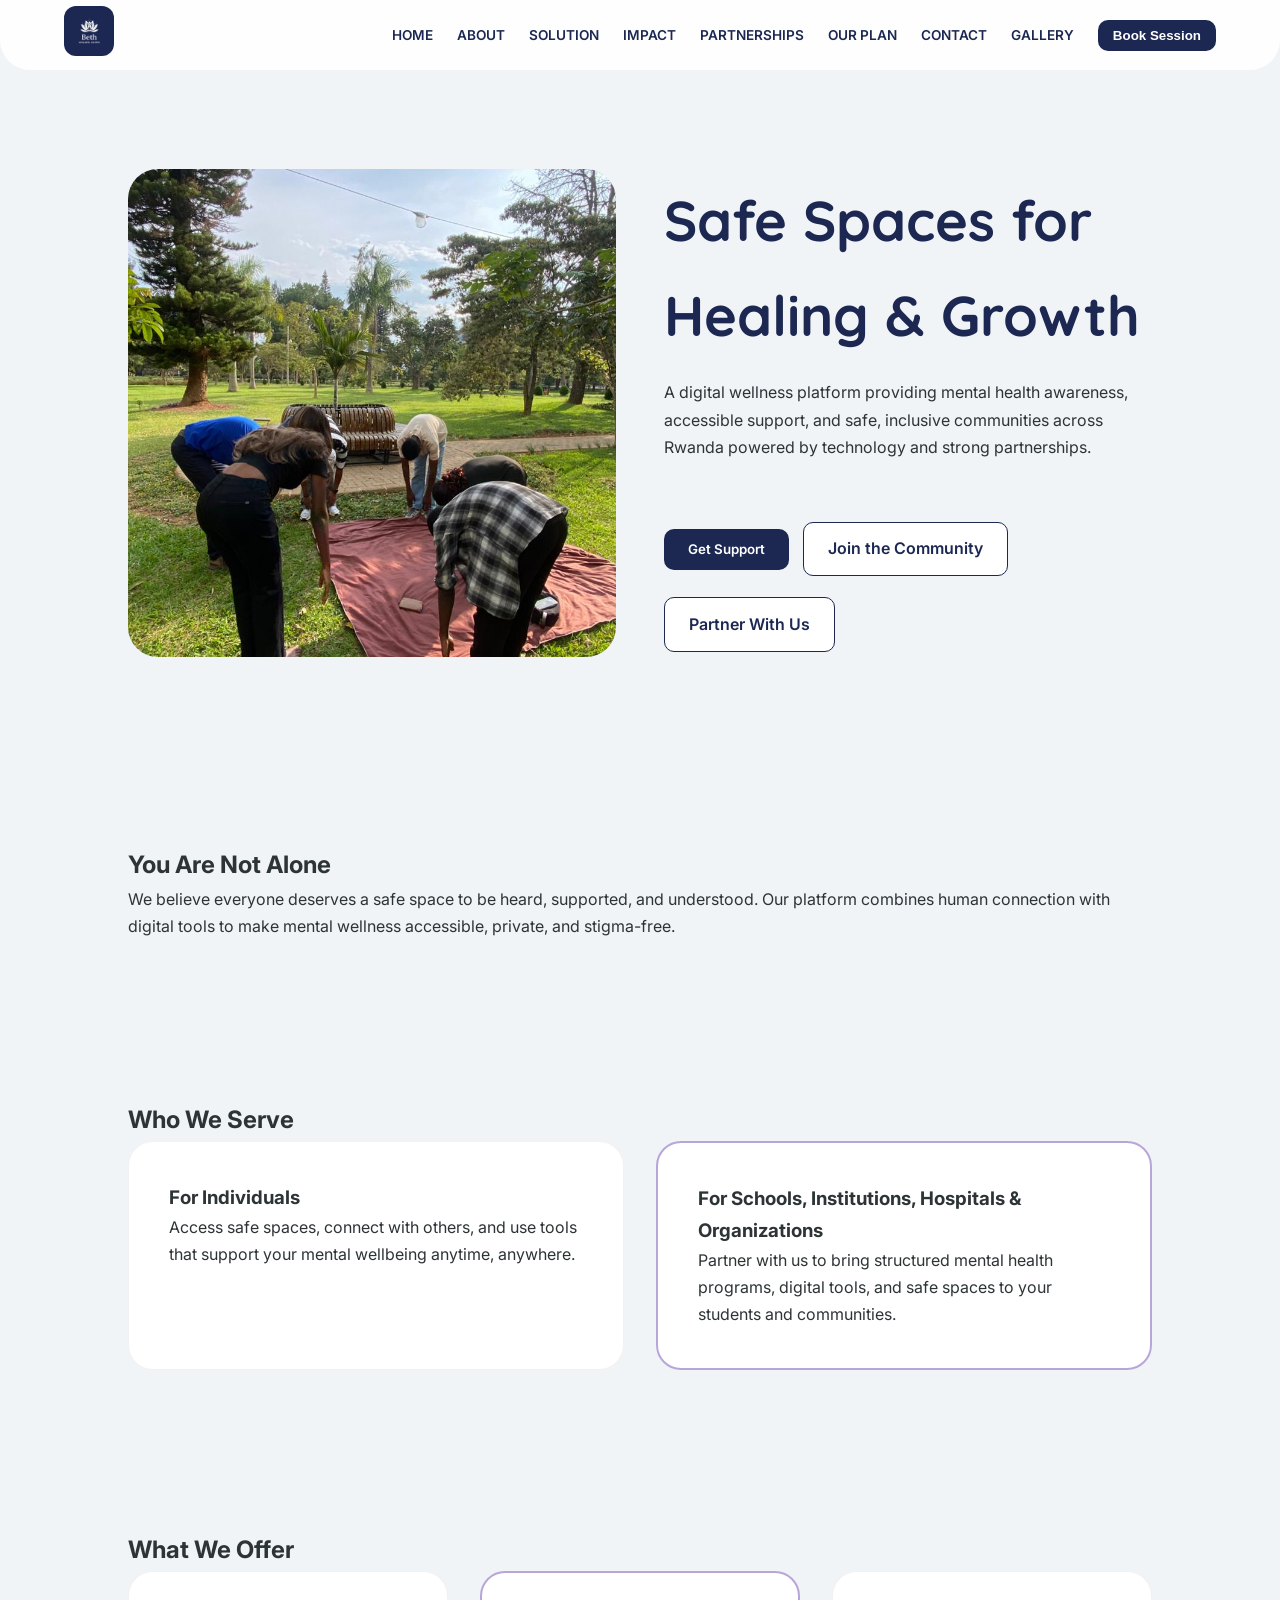
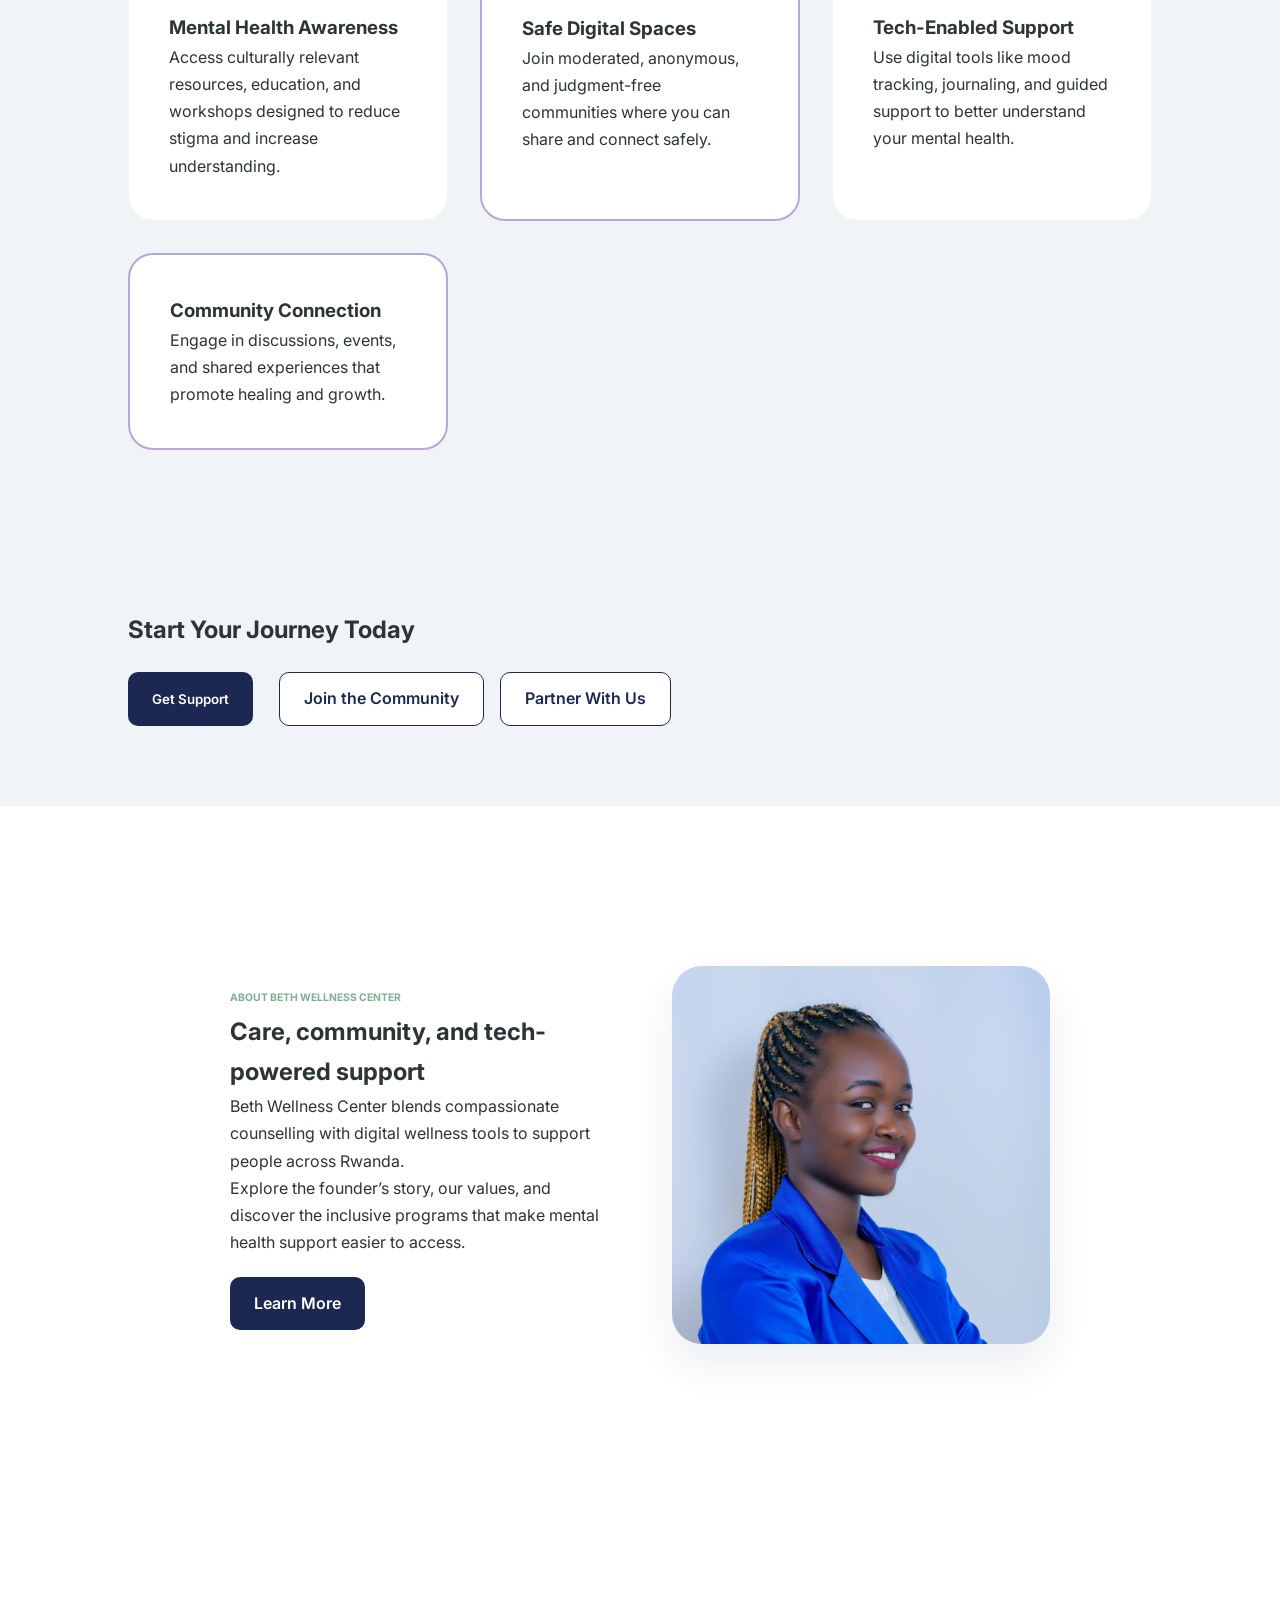
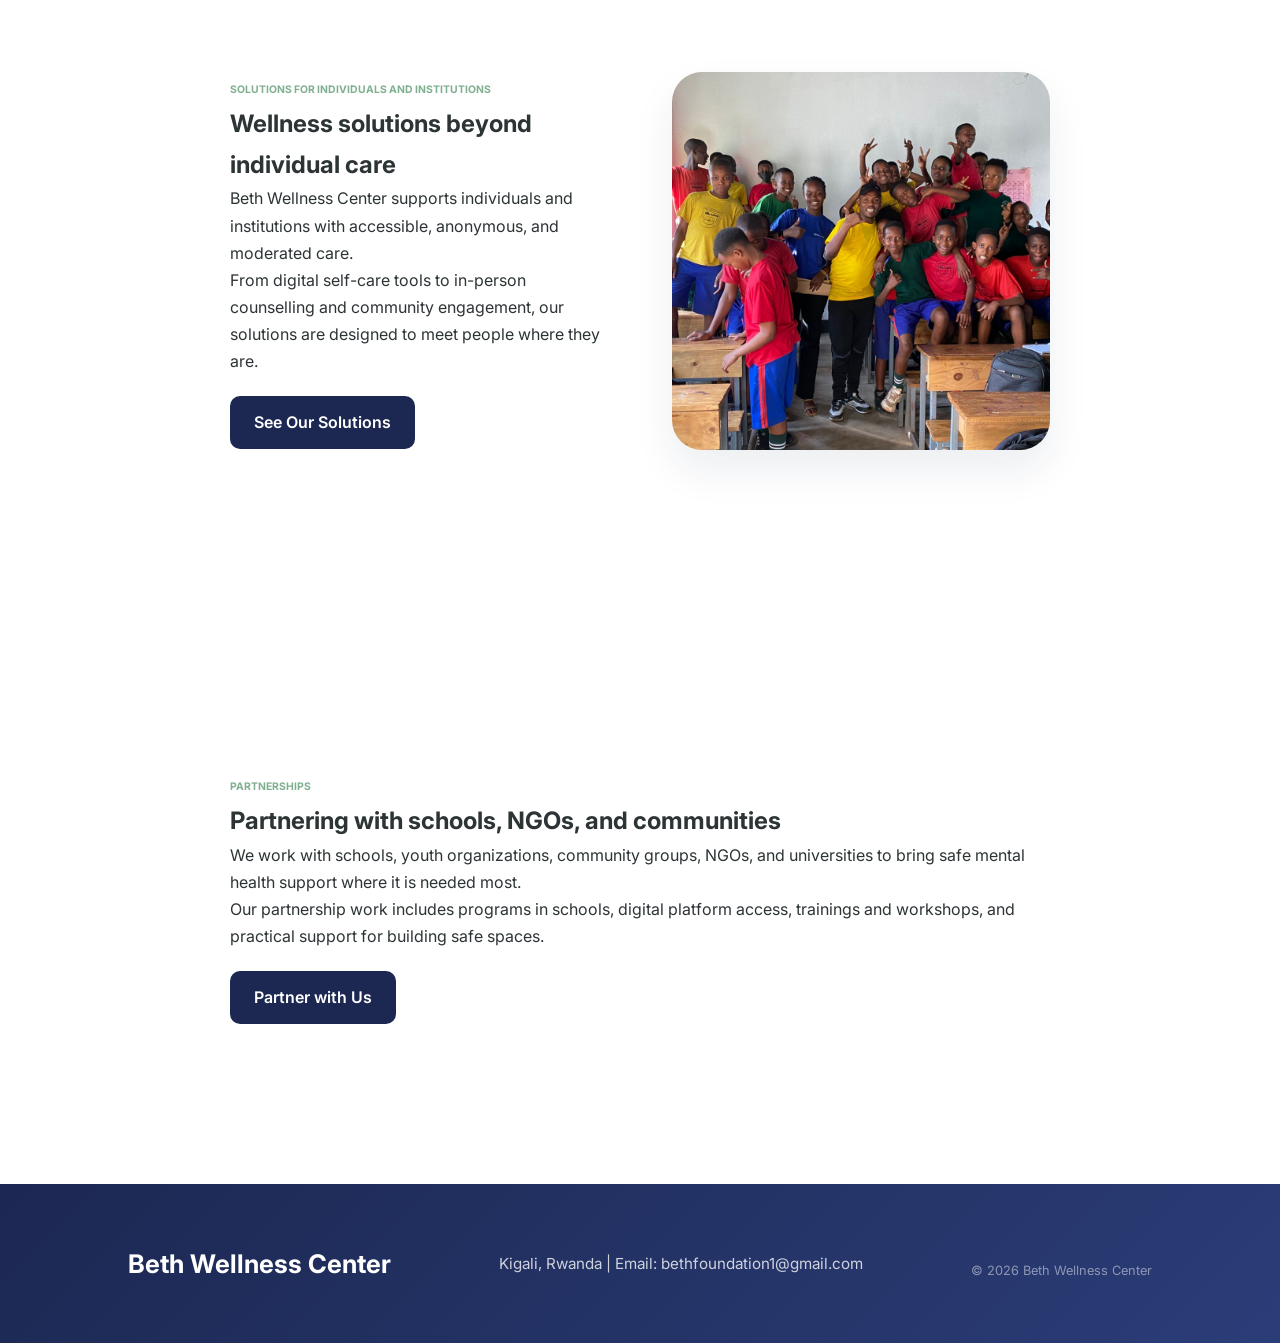
==== commit 5ffaa33a: "Update contact page icon and layout; sync renamed gallery images" ====
--- a/index.html
+++ b/index.html
@@ -30,7 +30,7 @@
 </header>
 
 <section id="home" class="hero">
-    <img src="media/community-gathering.jpeg" class="hero-bg" alt="Safe mental health community" />
+    <img src="media/circle-bending.jpg" class="hero-bg" alt="Safe mental health community" />
     <div class="hero-content">
         <h1>Safe Spaces for Healing & Growth</h1>
         <p>A digital wellness platform providing mental health awareness, accessible support, and safe, inclusive communities across Rwanda powered by technology and strong partnerships.</p>
@@ -95,7 +95,7 @@
 <section class="homepage-preview">
     <div class="side-by-side-container reverse">
         <div class="image-content">
-            <img src="media/the_founder.jpeg" alt="Founder Beth Awuor" class="standard-img">
+            <img src="media/founder-beth-awuor.jpeg" alt="Founder Beth Awuor" class="standard-img">
         </div>
         <div class="text-content">
             <span class="plan-label">About Beth Wellness Center</span>
@@ -117,7 +117,7 @@
             <a href="solutions.html" class="btn btn-primary">See Our Solutions</a>
         </div>
         <div class="image-content">
-            <img src="media/community-gathering.jpeg" alt="Community wellness" class="standard-img">
+            <img src="media/school-program1.jpg" alt="Community wellness" class="standard-img">
         </div>
     </div>
 </section>
--- a/styles.css
+++ b/styles.css
@@ -512,6 +512,43 @@
         margin-bottom: 1rem;
     }
 
+    .contact-section {
+        padding-top: 40px;
+    }
+
+    .contact-grid {
+        display: grid;
+        gap: 2rem;
+        grid-template-columns: repeat(auto-fit, minmax(320px, 1fr));
+        align-items: start;
+    }
+
+    .contact-item {
+        display: flex;
+        align-items: center;
+        gap: 1rem;
+        margin-bottom: 1rem;
+        color: #3f4f63;
+        font-weight: 500;
+    }
+
+    .contact-icon {
+        display: inline-flex;
+        align-items: center;
+        justify-content: center;
+        width: 40px;
+        height: 40px;
+        border-radius: 50%;
+        background: rgba(39, 110, 194, 0.08);
+        color: var(--primary);
+        font-size: 1.1rem;
+    }
+
+    .contact-item a {
+        color: inherit;
+        text-decoration: none;
+    }
+
     .card-group {
         display: flex;
         gap: 2rem;
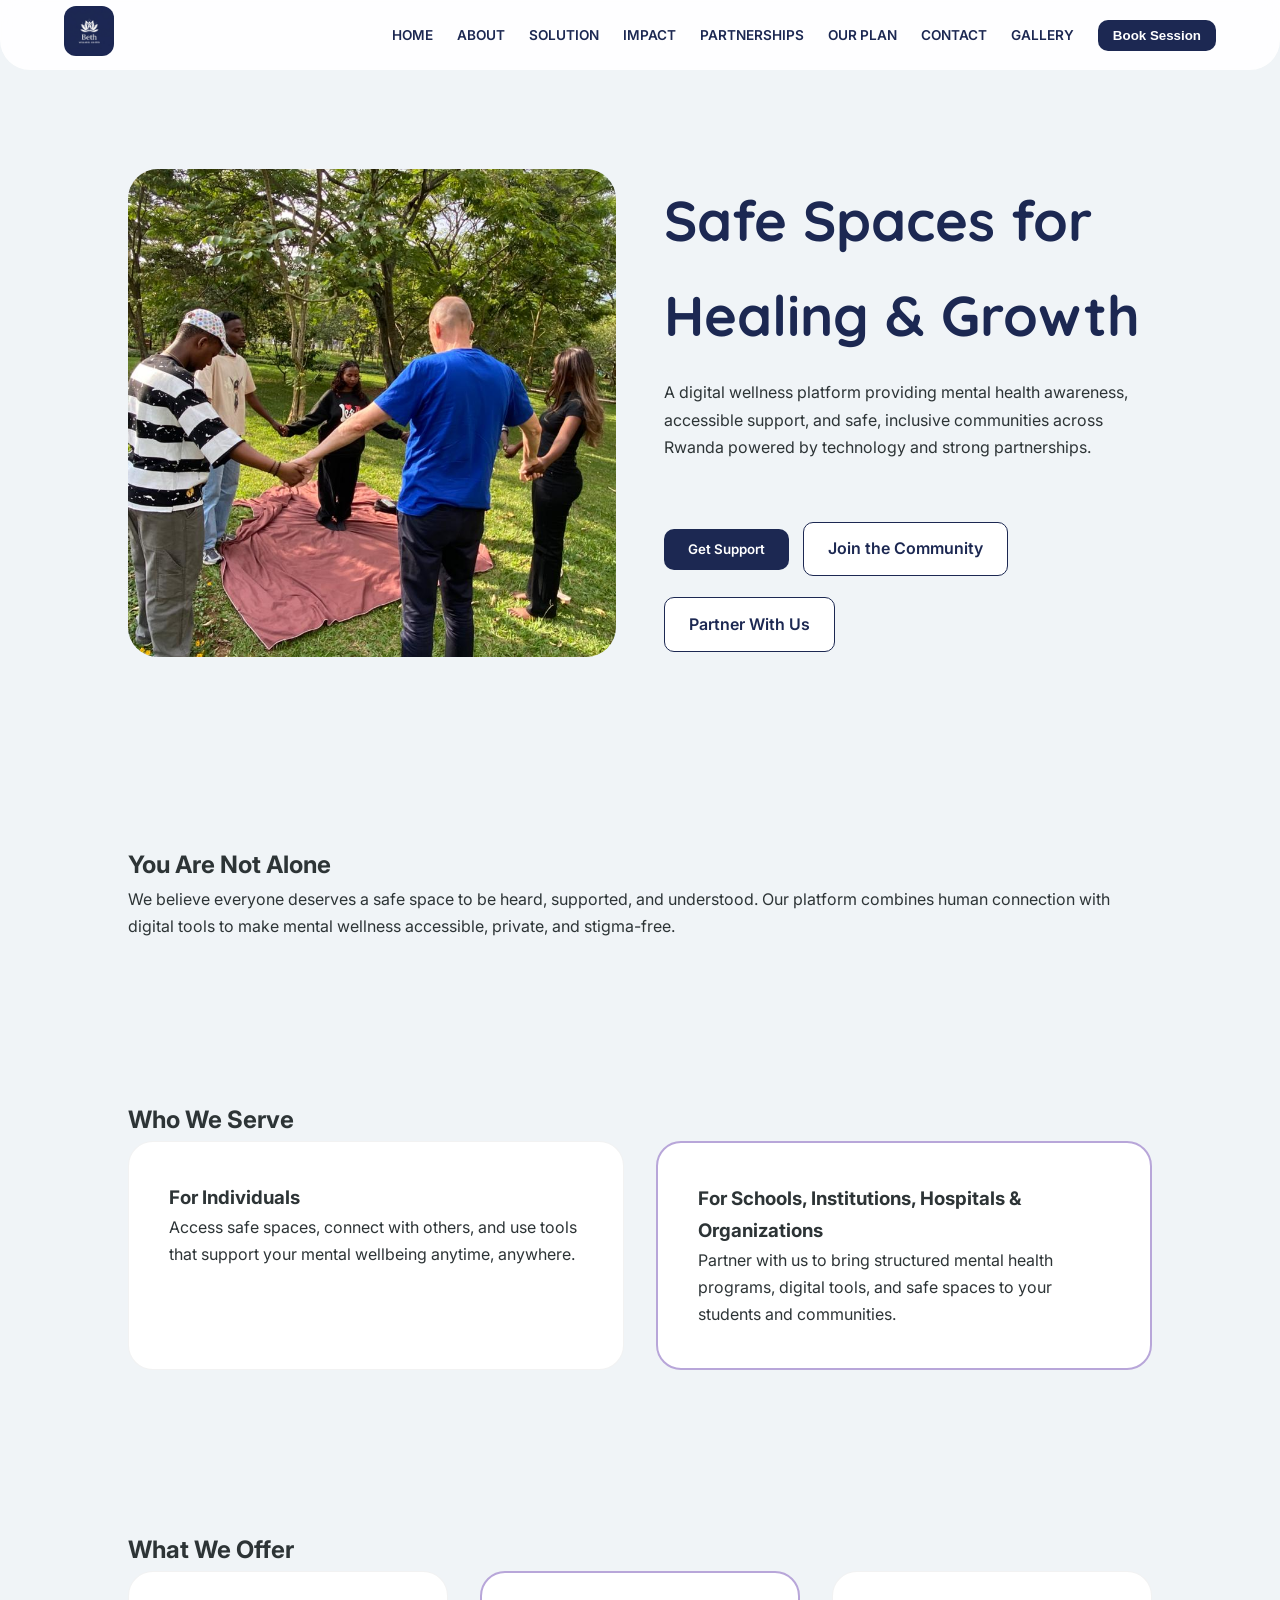
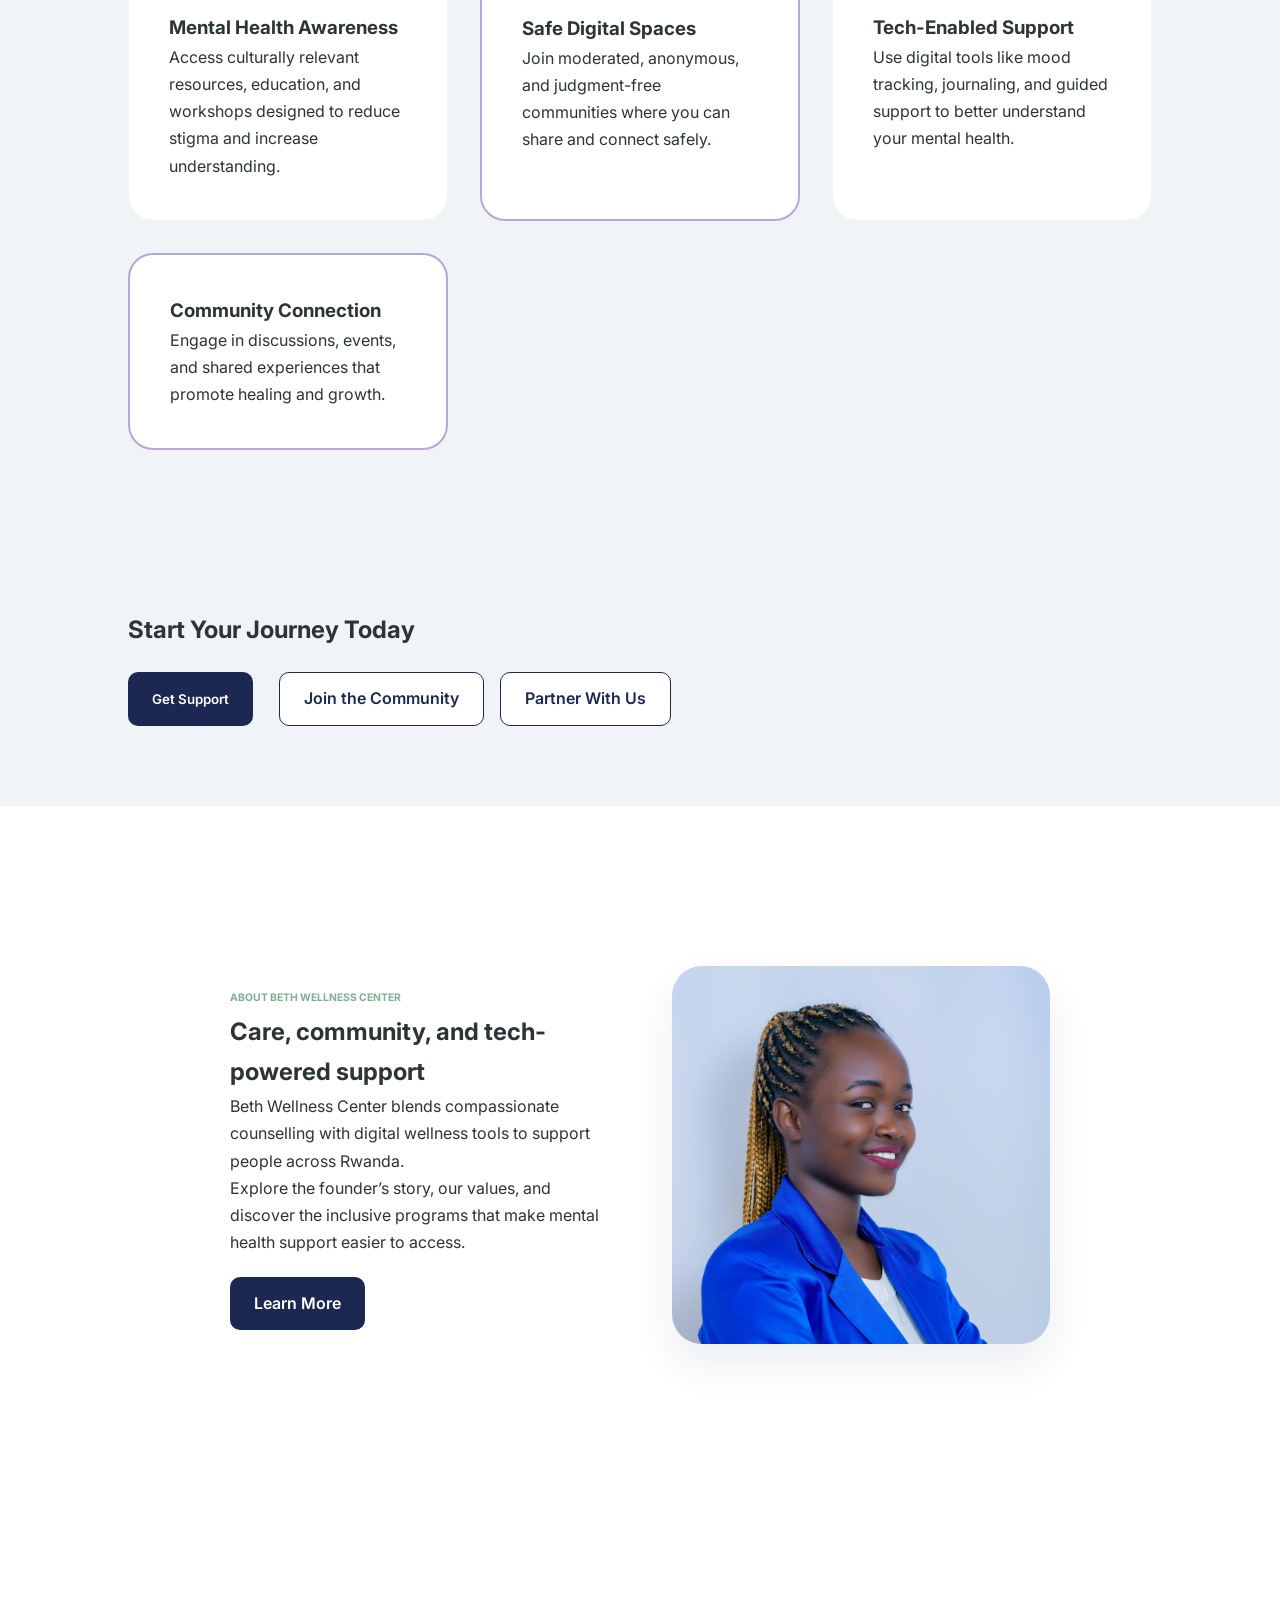
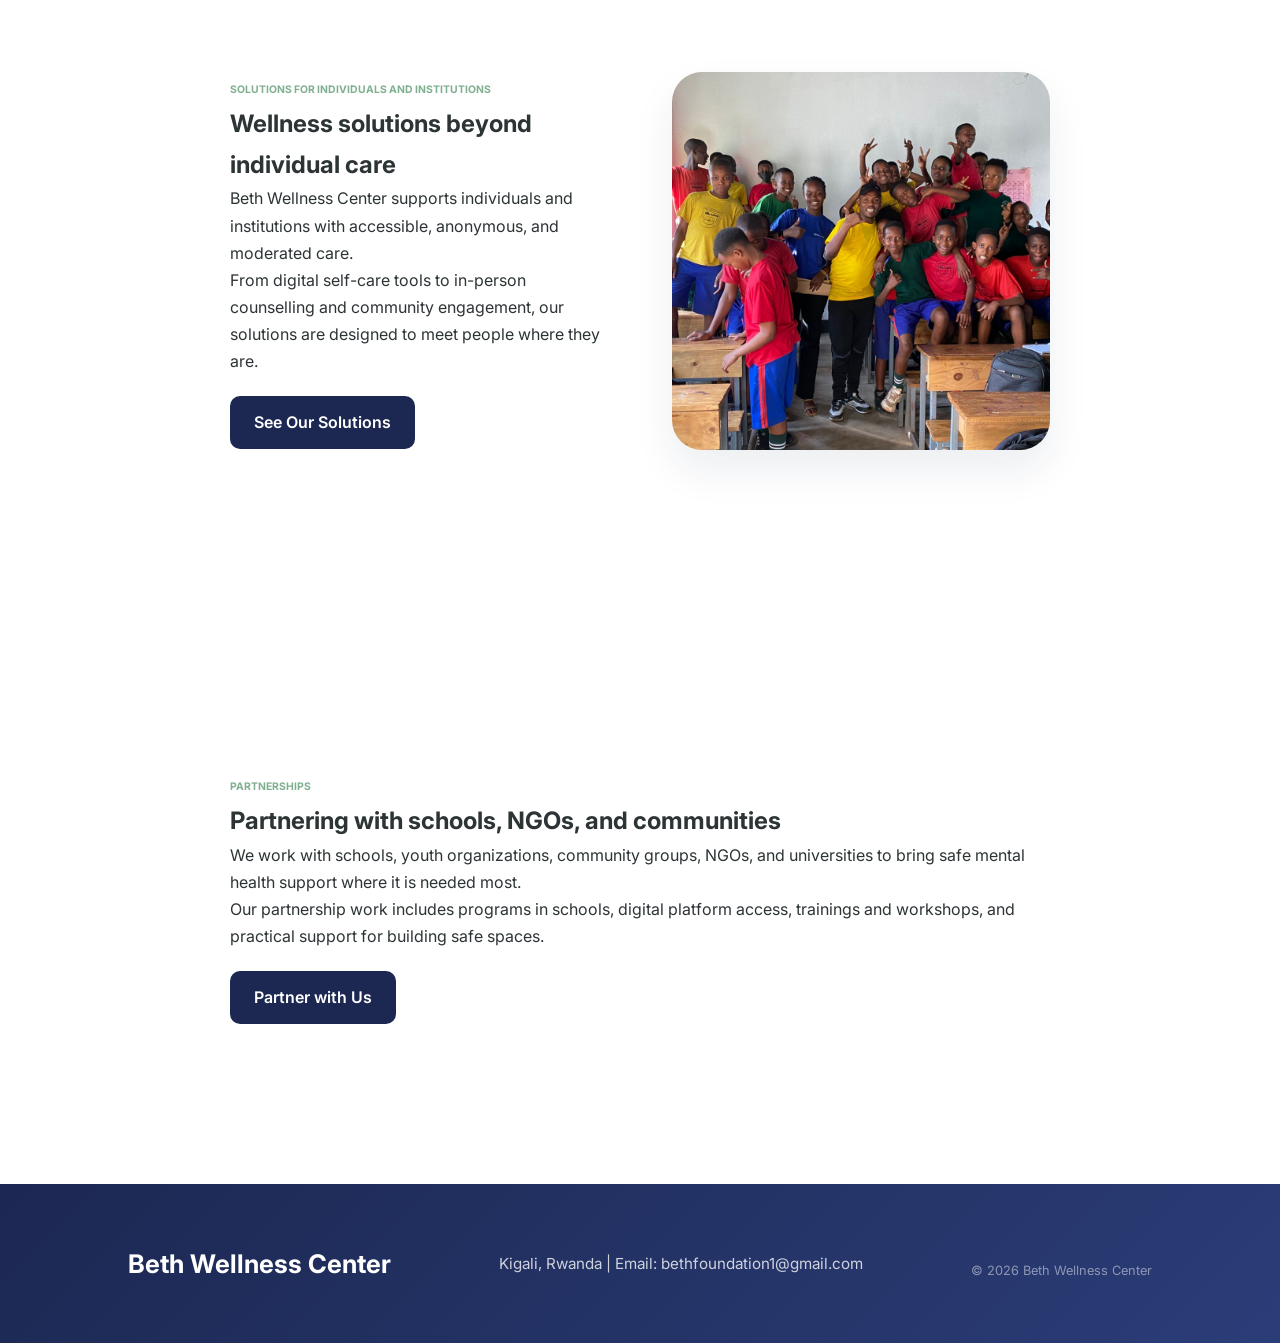
==== commit 94f2adf5: "Push latest index.html updates" ====
--- a/index.html
+++ b/index.html
@@ -30,7 +30,7 @@
 </header>
 
 <section id="home" class="hero">
-    <img src="media/circle-bending.jpg" class="hero-bg" alt="Safe mental health community" />
+    <img src="media/circle-holdinghands.jpg" class="hero-bg" alt="Safe mental health community" />
     <div class="hero-content">
         <h1>Safe Spaces for Healing & Growth</h1>
         <p>A digital wellness platform providing mental health awareness, accessible support, and safe, inclusive communities across Rwanda powered by technology and strong partnerships.</p>
--- a/styles.css
+++ b/styles.css
@@ -251,6 +251,15 @@
     min-width: 320px;
 }
 
+.founder-quote {
+    margin-top: 1rem;
+    font-style: italic;
+    color: #4f5b6b;
+    line-height: 1.75;
+    border-left: 4px solid rgba(39, 110, 194, 0.4);
+    padding-left: 1rem;
+}
+
 .mood-section {
     background: #e9f1f3;
     display: flex;
